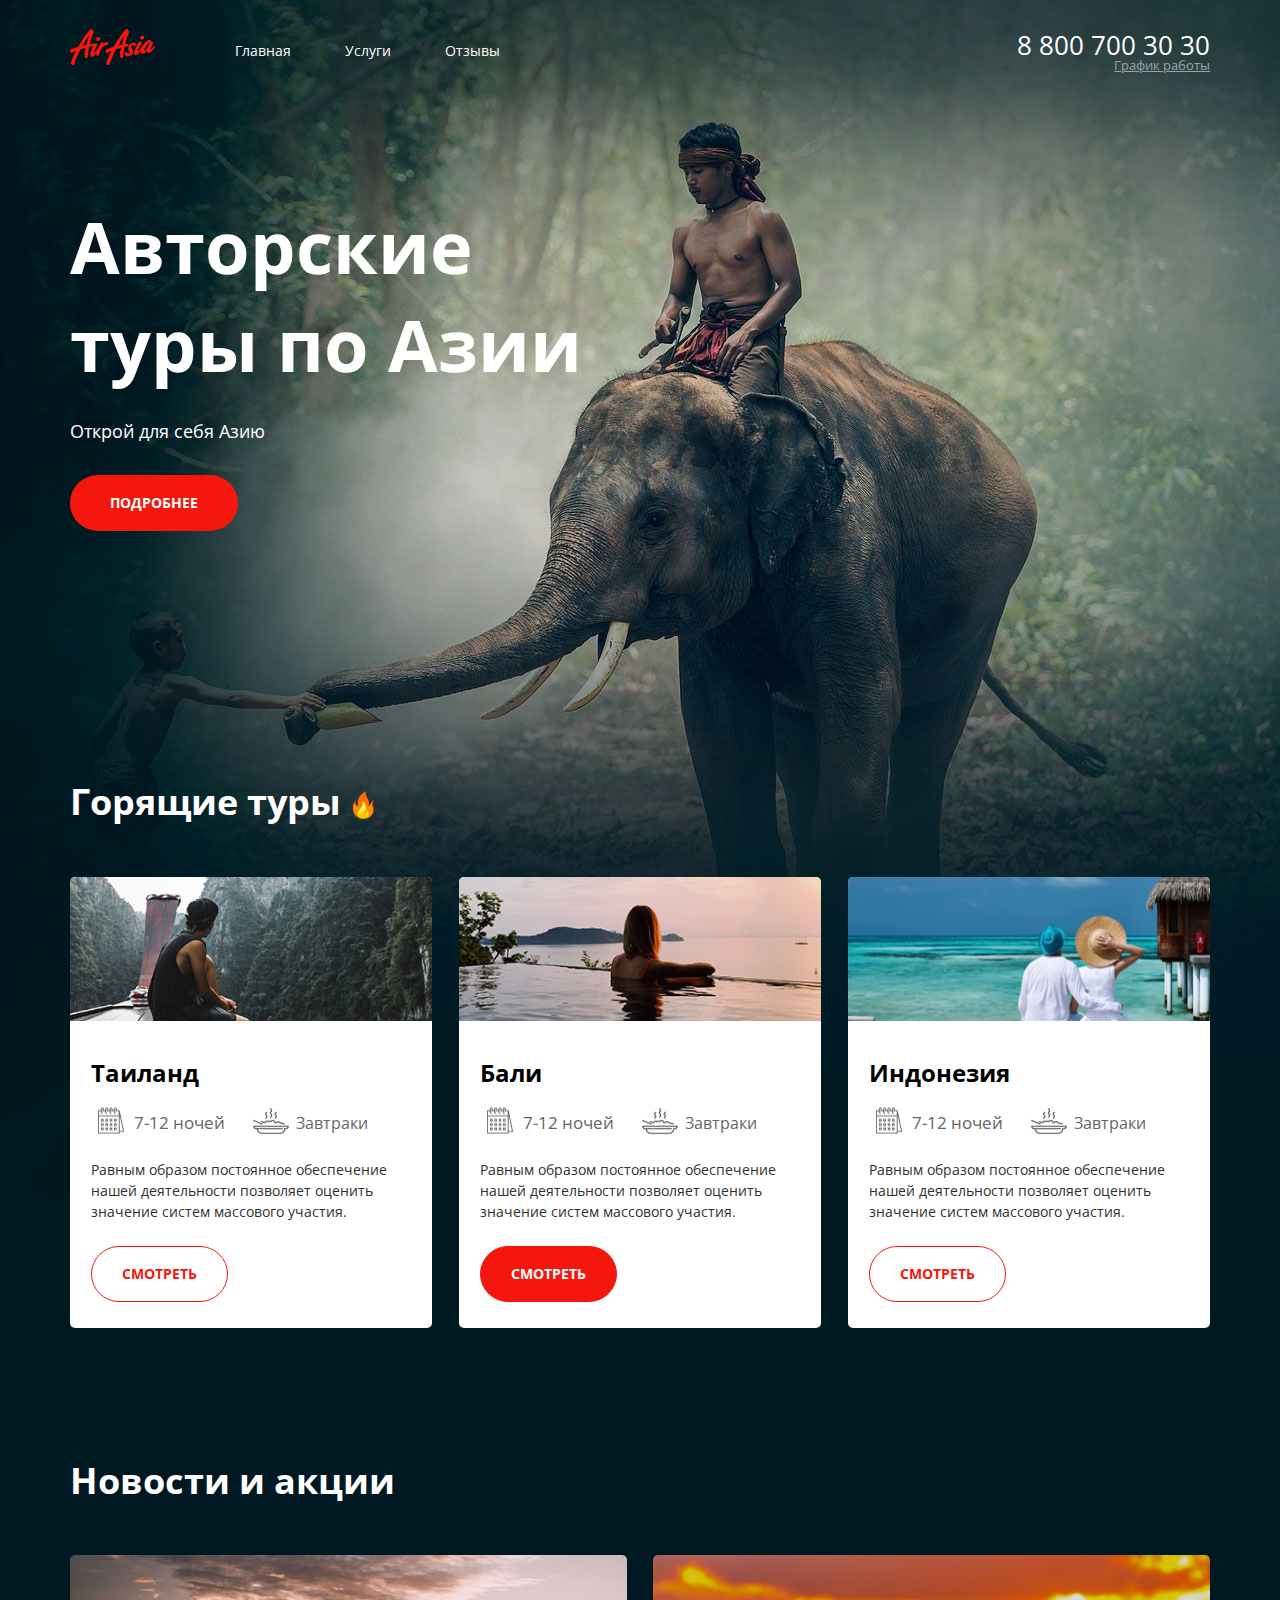
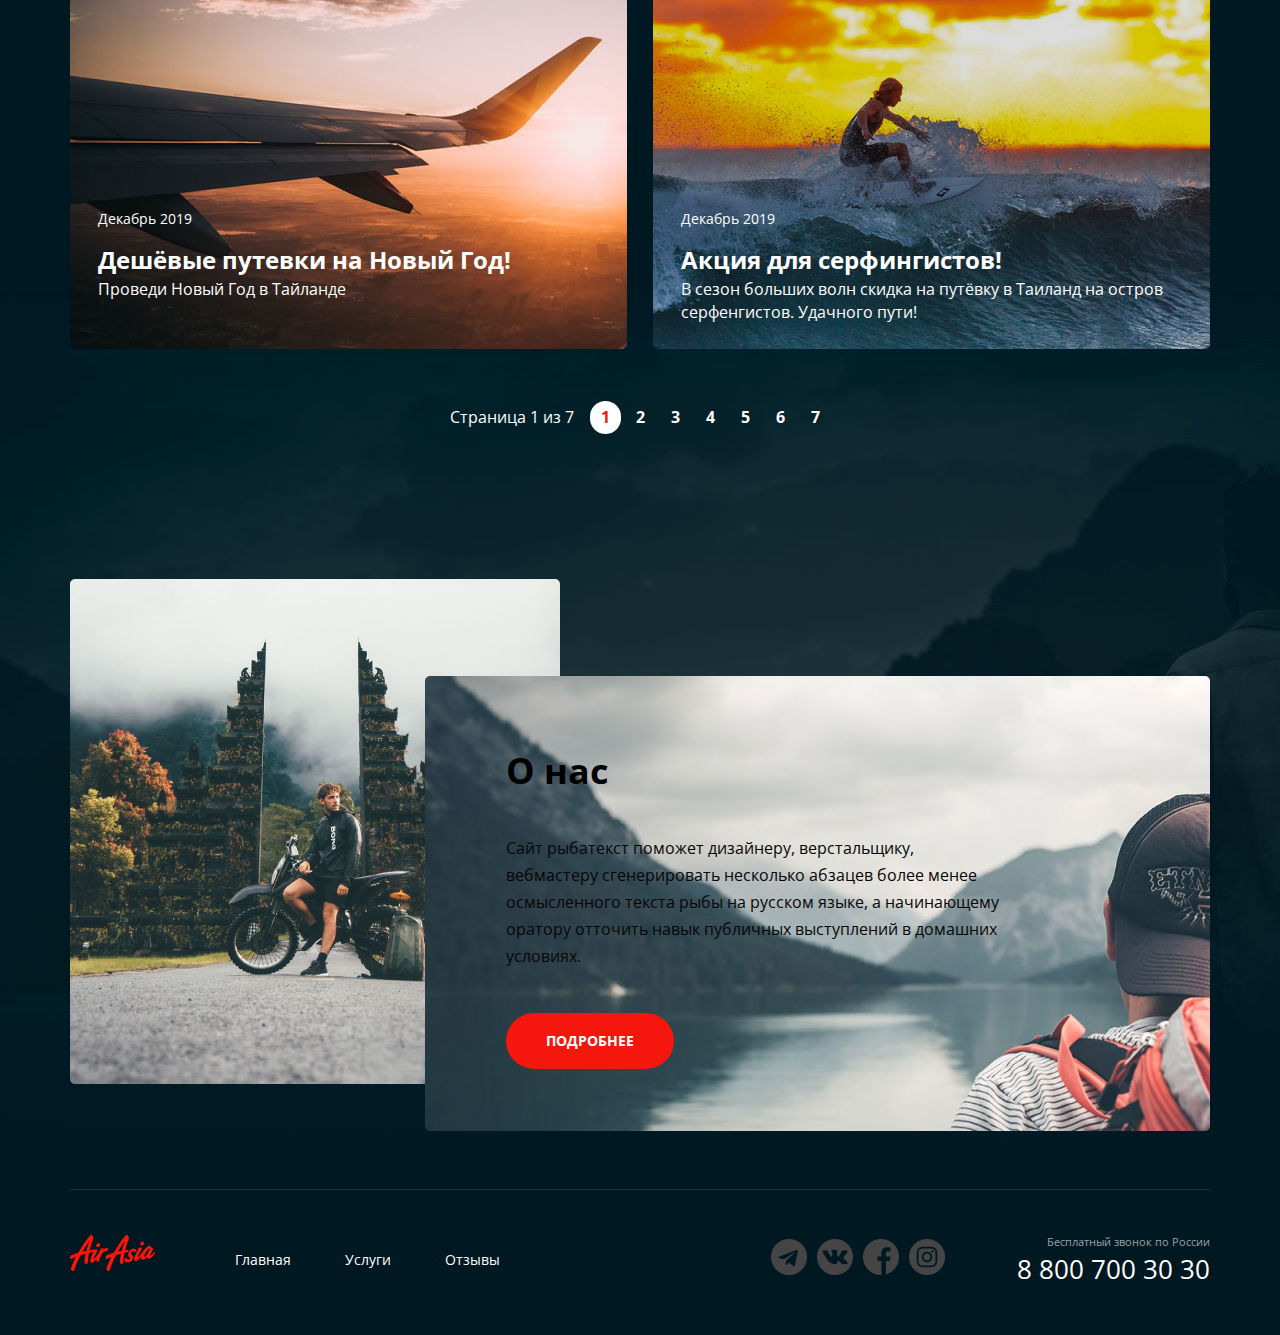
==== index.html @ f7b0d5a2 "Add files via upload" ====
<!DOCTYPE html>
<html lang="ru">

<head>
  <meta charset="UTF-8">
  <meta name="viewport" content="width=device-width, initial-scale=1.0">
  <link href="https://fonts.googleapis.com/css2?family=Open+Sans:wght@400;700&display=swap" rel="stylesheet">
  <link rel="stylesheet" href="main.css">
  <title>AirAsia</title>
</head>

<body>
  <div class="wrapper main-page-wrapper">
    <header class="header">
      <div class="container">
        <a href="#" class="header__icon"><img src="img/logo.png" alt="logo icon AirAsia" class="logo"></a>
        <nav class="menu">
          <ul class="menu__list">
            <li class="menu__item"><a href="#" class="menu__link">Главная</a></li>
            <li class="menu__item"><a href="#" class="menu__link">Услуги</a></li>
            <li class="menu__item"><a href="#" class="menu__link">Отзывы</a></li>
          </ul>
        </nav>
        <address class="contacts">
          <a href="tel:+78000039210" class="contacts__phone">8 800 700 30 30</a>
          <div class="contacts__dropdown-title">График работы</div>
        </address>
      </div class="container">
    </header>
    <section class="hero">
      <div class="container">
        <div class="hero__content">
          <div class="hero__text-section">
            <h1 class="hero__title">
              Авторские туры по Азии
            </h1>
            <h4 class="hero__subtitle">
              Открой для себя Азию
            </h4>
            <a href="#" class="btn">Подробнее</a>
          </div>
        </div>
    </section>
    <section class="page-content">
      <div class="container">
        <h2 class="page__content-title">Горящие туры</h2><img src="" alt="">
        <div class="last-tours">
          <div class="last__tours-item">
            <img src="img/river.png" class="last__tours-logo" alt="Tour river">
            <div class="last__tours-content">
              <h2 class="last__tours-item_title">Таиланд</h2>
              <div class="last__tours-info_about">
                <div class="last__tours-date">7-12 ночей</div>
                <div class="last__tours-food">Завтраки</div>
              </div>
              <p class="last__tours-about">Равным образом постоянное обеспечение нашей деятельности позволяет оценить
                значение систем массового участия. </p>
              <a href="#" class="btn__view active">Смотреть</a>
            </div>
          </div>
          <div class="last__tours-item">
            <img src="img/pool.png" class="last__tours-logo" alt="Tour pool">
            <div class="last__tours-content">
              <h2 class="last__tours-item_title">Бали</h2>
              <div class="last__tours-info_about">
                <div class="last__tours-date">7-12 ночей</div>
                <div class="last__tours-food">Завтраки</div>
              </div>
              <p class="last__tours-about">Равным образом постоянное обеспечение нашей деятельности позволяет оценить
                значение систем массового участия.</p>
              <a href="#" class="btn__view">Смотреть</a>
            </div>
          </div>
          <div class="last__tours-item">
            <img src="img/ocean.png" class="last__tours-logo" alt="Tour ocean">
            <div class="last__tours-content">
              <h2 class="last__tours-item_title">Индонезия</h2>
              <div class="last__tours-info_about">
                <div class="last__tours-date">7-12 ночей</div>
                <div class="last__tours-food">Завтраки</div>
              </div>
              <p class="last__tours-about">Равным образом постоянное обеспечение нашей деятельности позволяет оценить
                значение систем массового участия.</p>
              <a href="#" class="btn__view active">Смотреть</a>
            </div class="last__tours-content">
          </div>
        </div>
      </div>
    </section>
    <section class="news">
      <div class="container">
        <h2 class="news__title">Новости и акции</h2>
        <ul class="news__offer">
          <li class="news__offer-child">
            <a href="#" class="news__logo">
              <img src="img/plain.png" alt="Plain" class="news__logo">
              <div class="news__offer-text">
                <div class="news__date">Декабрь 2019</div>
                <h3 class="news__slogan">Дешёвые путевки на Новый Год!</h3>
                <div class="news__text">Проведи Новый Год в Тайланде</div>
              </div class="news__offer-text">
            </a>
          </li>
          <li class="news__offer-child">
            <a href="#" class="news__logo">
              <img src="img/Surfer.png" alt="Surfer" class="news__logo">
              <div class="news__offer-text">
                <div class="news__date">Декабрь 2019</div>
                <h3 class="news__slogan">Акция для серфингистов!</h3>
                <div class="news__text">В сезон больших волн скидка на путёвку в Таиланд на остров серфенгистов.
                  Удачного
                  пути! </div>
              </div class="news__offer-text">
            </a>
          </li>
        </ul>
        <div class="news__list">
          <div class="page-number">Страница 1 из 7</div>
          <ul class="news__list-number">
            <li class="news__list-items"><a href="#" class="news__list-items__link active">1</a></li>
            <li class="news__list-items"><a href="#" class="news__list-items__link">2</a></li>
            <li class="news__list-items"><a href="#" class="news__list-items__link">3</a></li>
            <li class="news__list-items"><a href="#" class="news__list-items__link">4</a></li>
            <li class="news__list-items"><a href="#" class="news__list-items__link">5</a></li>
            <li class="news__list-items"><a href="#" class="news__list-items__link">6</a></li>
            <li class="news__list-items"><a href="#" class="news__list-items__link">7</a></li>
          </ul>
        </div class="news__list">
      </div>
    </section>
    <section class="about-us">
      <div class="container">
        <div class="about__content">
          <div class="about__gates">
            <img src="img/gates.png" alt="Gates" class="about__gates-img">
          </div class="about__gates">
          <div class="about__info">
            <div class="about__info-content">
              <img src="img/mountains.png" alt="Mountains" class="about__info-mountains">
              <div class="about__mountains-content">
                <div class="about__content-title">О нас</div>
                <p class="about__content-text">Сайт рыбатекст поможет дизайнеру, верстальщику, вебмастеру сгенерировать
                  несколько абзацев более менее осмысленного текста рыбы на русском языке, а начинающему оратору
                  отточить навык публичных выступлений в домашних условиях. </p>
                <a href="#" class="btn">Подробнее</a>
              </div class="about__mountains-content">
            </div class="about__info">
          </div class="about__info">
        </div class="about__content">
      </div class="container">
    </section>
    <section class="footer-content">
      <footer class="footer-block">
        <div class="container">
          <a href="#" class="footer__icon">
            <img src="img/logo.png" alt="logo icon AirAsia" class="footer__logo">
          </a>
          <nav class="footer__menu">
            <ul class="footer__menu-list">
              <li class="footer__menu-item"><a href="#" class="footer__menu-link">Главная</a></li>
              <li class="footer__menu-item"><a href="#" class="footer__menu-link">Услуги</a></li>
              <li class="footer__menu-item"><a href="#" class="footer__menu-link">Отзывы</a></li>
            </ul>
          </nav>
          <nav class="footer__socials">
            <li class="footer__socials-list"><a href="#" class="footer__socials-list__item"><img src="img/telegram.png"
                  alt="" class="footer__socials-icon"></a></li>
            <li class="footer__socials-list"><a href="#" class="footer__socials-list__item"><img src="img/vk.png" alt=""
                  class="footer__socials-icon"></a></li>
            <li class="footer__socials-list"><a href="#" class="footer__socials-list__item"><img src="img/f.png" alt=""
                  class="footer__socials-icon"></a></li>
            <li class="footer__socials-list"><a href="#" class="footer__socials-list__item"><img src="img/in.png" alt=""
                  class="footer__socials-icon"></a></li>
          </nav>
          <address class="footer__contacts">
            <div class="footer__contacts-dropdown__title">Бесплатный звонок по России</div>
            <a href="tel:+78000039210" class="footer__contacts-phone">8 800 700 30 30</a>
          </address>
        </div>
      </footer>
    </section>
  </div>
</body>

</html>
---- main.css ----
body {
  font-family: "Open Sans", Helvetica, sans-serif;
  background: #001821;
  color: #fff;
  line-height: 1.42;
  font-size: 14px;
  -webkit-font-smoothing: antialiased;
  -moz-osx-font-smoothing: grayscale;
  margin: 0;
}

a {
  color: inherit;
}

ul {
  padding: 0;
  margin: 0;
}

ul li {
  list-style: none;
}

h1,
h2,
h3,
h4,
h5,
h6 {
  margin: 0;
  font-weight: normal;
}

.container {
  margin: 0 auto;
  width: 1140px;
}

.main-page-wrapper {
  background: url(img/1.png) center top no-repeat,
    url(img/2.png) center bottom 165px no-repeat;
}

.hero {
  margin-bottom: 246px;
}

.header {
  height: 128px;
  margin-bottom: 69px;
}

.header .container {
  position: relative;
}

.logo {
  display: block;
  position: absolute;
  top: 29px;
  left: 0;
}

.menu {
  position: absolute;
  top: 40px;
  left: 165px;
}

.contacts {
  position: absolute;
  top: 28px;
  right: 0px;
  font-style: normal;
  text-align: right;
}

.menu__item {
  display: inline-block;
  vertical-align: middle;
  margin-right: 50px;
}

.menu__item:last-child {
  margin-right: 0;
}

.menu__link {
  font-size: 14px;
  font-weight: 400;
  line-height: 19.07px;
  text-decoration: none;
}

.menu__link:hover {
  color: #da0100;
}

.contacts__phone {
  text-decoration: none;
  font-size: 26px;
  line-height: 35px;
}

.contacts__dropdown-title {
  line-height: 4px;
  font-size: 13px;
  color: #98a4a8;
  text-decoration: underline;
}

.contacts__dropdown-title:hover {
  color: #fff;
}

.hero__text-section {
  width: 520px;
}

.hero__title {
  font-weight: bold;
  font-size: 72px;
  line-height: 98px;
  margin-bottom: 28px;
}

.hero__subtitle {
  font-size: 18px;
  line-height: 20px;
  font-weight: normal;
  margin-bottom: 34px;
}

.btn {
  background: #f5170e;
  border-radius: 35px;
  text-transform: uppercase;
  text-decoration: none;
  font-weight: bold;
  padding: 18px 40px;
  font-size: 14px;
  display: inline-block;
}

.btn:hover {
  background: #da0100;
}

.page__content-title {
  font-weight: bold;
  line-height: 49px;
  font-size: 36px;
  position: relative;
  margin-bottom: 31px;
}

.page__content-title::after {
  content: url(img/flame.png);
  position: absolute;
  margin-left: 12px;
  margin-top: 4px;
}

.last__tours-item {
  display: inline-block;
  width: 362px;
  background-color: #fff;
  margin-right: 23px;
  border-radius: 5px;
  margin-bottom: 127px;
}

.last__tours-item:last-child {
  margin-right: 0;
}

.last__tours-content {
  width: 320px;
  margin: 0 auto;
}

.last__tours-logo {
  margin-bottom: 33px;
}

.last__tours-item_title {
  color: #000;
  font-weight: bold;
  line-height: 27px;
  font-size: 24px;
  margin-bottom: 26px;
}

.last__tours-info_about {
  margin-bottom: 25px;
}

.last__tours-date {
  display: inline-block;
  color: #666666;
  font-size: 17px;
  line-height: 21.79px;
  position: relative;
  padding-left: 43px;
}

.last__tours-date::before {
  content: url(img/calendar.png);
  margin: 0 7px;
  display: inline-block;
  top: 50%;
  position: absolute;
  left: 0;
  transform: translateY(-50%);
}

.last__tours-food {
  display: inline-block;
  color: #666666;
  font-size: 16px;
  line-height: 21.79px;
  position: relative;
  padding-left: 67px;
}

.last__tours-food::before {
  content: url(img/meal.png);
  margin: 0 9px;
  display: inline-block;
  top: 50%;
  position: absolute;
  left: 0;
  transform: translateY(-50%);
  margin-left: 24px;
}

.last__tours-about {
  color: #303030;
  font-size: 14px;
  line-height: 21px;
  margin-bottom: 24px;
}

.btn__view {
  background: #f5170e;
  border-radius: 30px;
  text-transform: uppercase;
  text-decoration: none;
  font-weight: bold;
  padding: 17px 30px;
  font-size: 14px;
  display: inline-block;
  margin-bottom: 26px;
  border: 1px solid #f5170e;
  box-sizing: border-box;
}

.btn__view:hover {
  background: #fff;
  color: #f5170e;
}

.active,
.btn__view:hover {
  background: #fff;
  color: #f5170e;
}

.news {
  margin-bottom: 145px;
}

.news__offer {
  margin-bottom: 47px;
}

.news__title {
  font-weight: bold;
  font-size: 36px;
  margin-bottom: 49px;
}

.news__offer-child {
  display: inline-block;
}

.news__offer-child:first-child {
  margin-right: 22px;
}

.news__logo {
  position: relative;
}

.news__offer-text {
  position: absolute;
  top: -126px;
  left: 28px;
}

.news__date {
  font-size: 14px;
  line-height: 21px;
  margin-bottom: 12px;
}

.news__slogan {
  font-weight: bold;
  font-size: 24px;
  line-height: 37px;
}

.news__text {
  font-size: 16px;
}

.news__list {
  text-align: center;
}

.page-number {
  display: inline-block;
  font-size: 16px;
  line-height: 20px;
  margin-right: 12px;
}

.news__list-number {
  display: inline-block;
}

.news__list-items {
  display: inline-block;
  border-radius: 30px;
}

.news__list-items__link {
  display: inline-block;
  padding: 5px 11px;
  border-radius: 20px;
  font-size: 16px;
  font-weight: bold;
  text-decoration: none;
}

.news__list-items:hover {
  background: #fff;
  color: #f5170e;
}

.active,
.news__list-items:hover {
  background: #fff;
  color: #f5170e;
}

.about-us {
  margin-bottom: 100px;
}

.about__content {
  width: 1140px;
  position: relative;
}

.about__gates {
  position: relative;
  display: inline-block;
  z-index: 5;
}

.about__info {
  position: absolute;
  display: inline-block;
  z-index: 30;
  right: 0;
  top: 97px;
}

.about__info-content {
  position: relative;
  z-index: 10;
  display: inline-block;
  right: 0;
  top: 97x;
}

.about__mountains-content {
  position: absolute;
  width: 202px;
  top: 70px;
  left: 81px;
  z-index: 50;
}

.about__content-title {
  font-weight: bold;
  color: #000;
  font-size: 36px;
  line-height: 49px;
  margin-bottom: 40px;
}

.about__content-text {
  margin: 0;
  width: 500px;
  height: 135px;
  line-height: 27px;
  font-size: 16px;
  color: #060606;
  margin-bottom: 43px;
}

.footer-block {
  height: 146px;
}

.footer-block .container {
  position: relative;
  border-top: 1px solid rgba(255, 255, 255, 0.1);
}

.footer__logo {
  display: block;
  position: absolute;
  top: 45px;
  left: 0;
}

.footer__menu {
  position: absolute;
  top: 59px;
  left: 165px;
}

.footer__contacts {
  position: absolute;
  top: 42px;
  right: 0px;
  font-style: normal;
  text-align: right;
}

.footer__menu-item {
  display: inline-block;
  vertical-align: middle;
  margin-right: 50px;
}

.footer__menu-item:last-child {
  margin-right: 0;
}

.footer__menu-link {
  font-size: 14px;
  font-weight: 400;
  line-height: 19.07px;
  text-decoration: none;
}

.footer__menu-link:hover {
  color: #da0100;
}

.footer__socials {
  top: 49px;
  right: 265px;
  display: inline-block;
  position: absolute;
}

.footer__socials-list {
  display: inline-block;
  vertical-align: middle;
  margin-right: 6px;
}

.footer__socials-list:last-child {
  margin-right: 0;
}

.footer__contacts-dropdown__title {
  line-height: 20px;
  font-size: 11px;
  color: #98a4a8;
}

.footer__contacts-dropdown__title:hover {
  color: #fff;
}

.footer__contacts-phone {
  text-decoration: none;
  font-size: 26px;
  line-height: 35px;
}
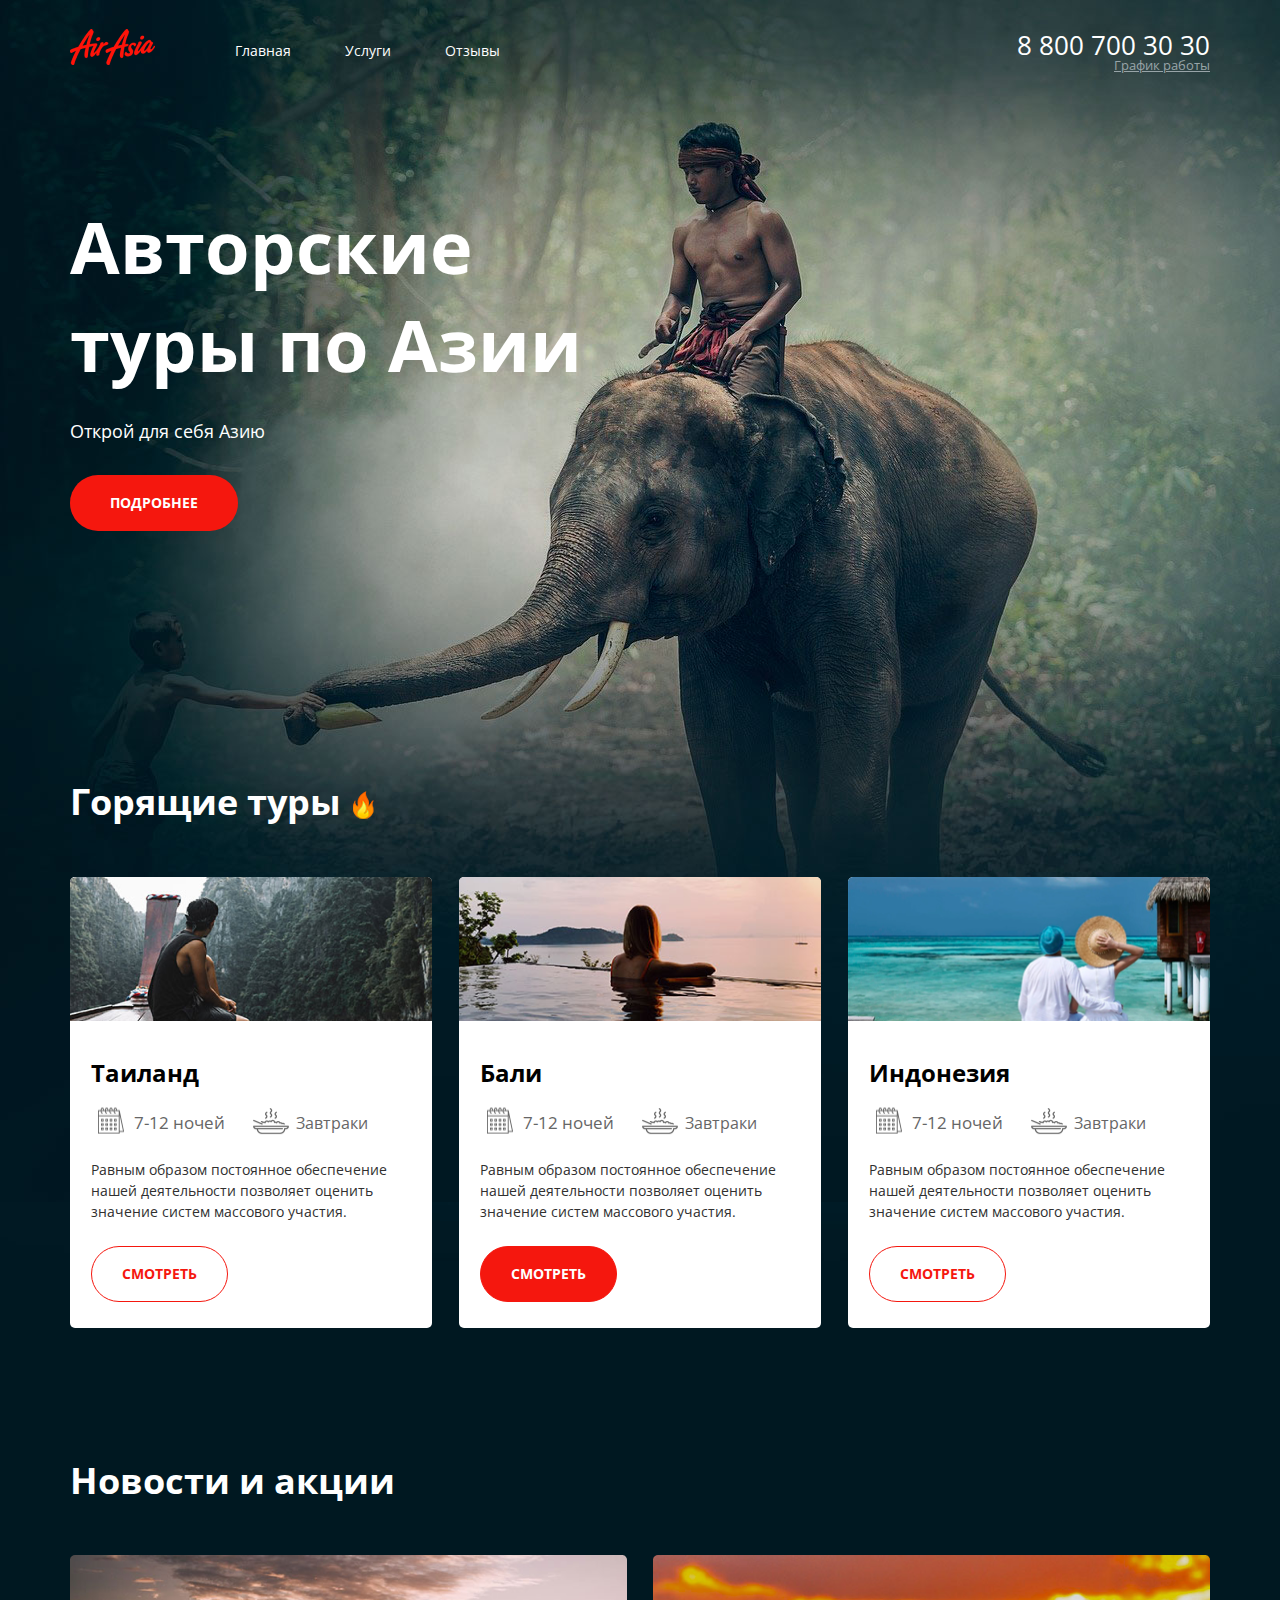
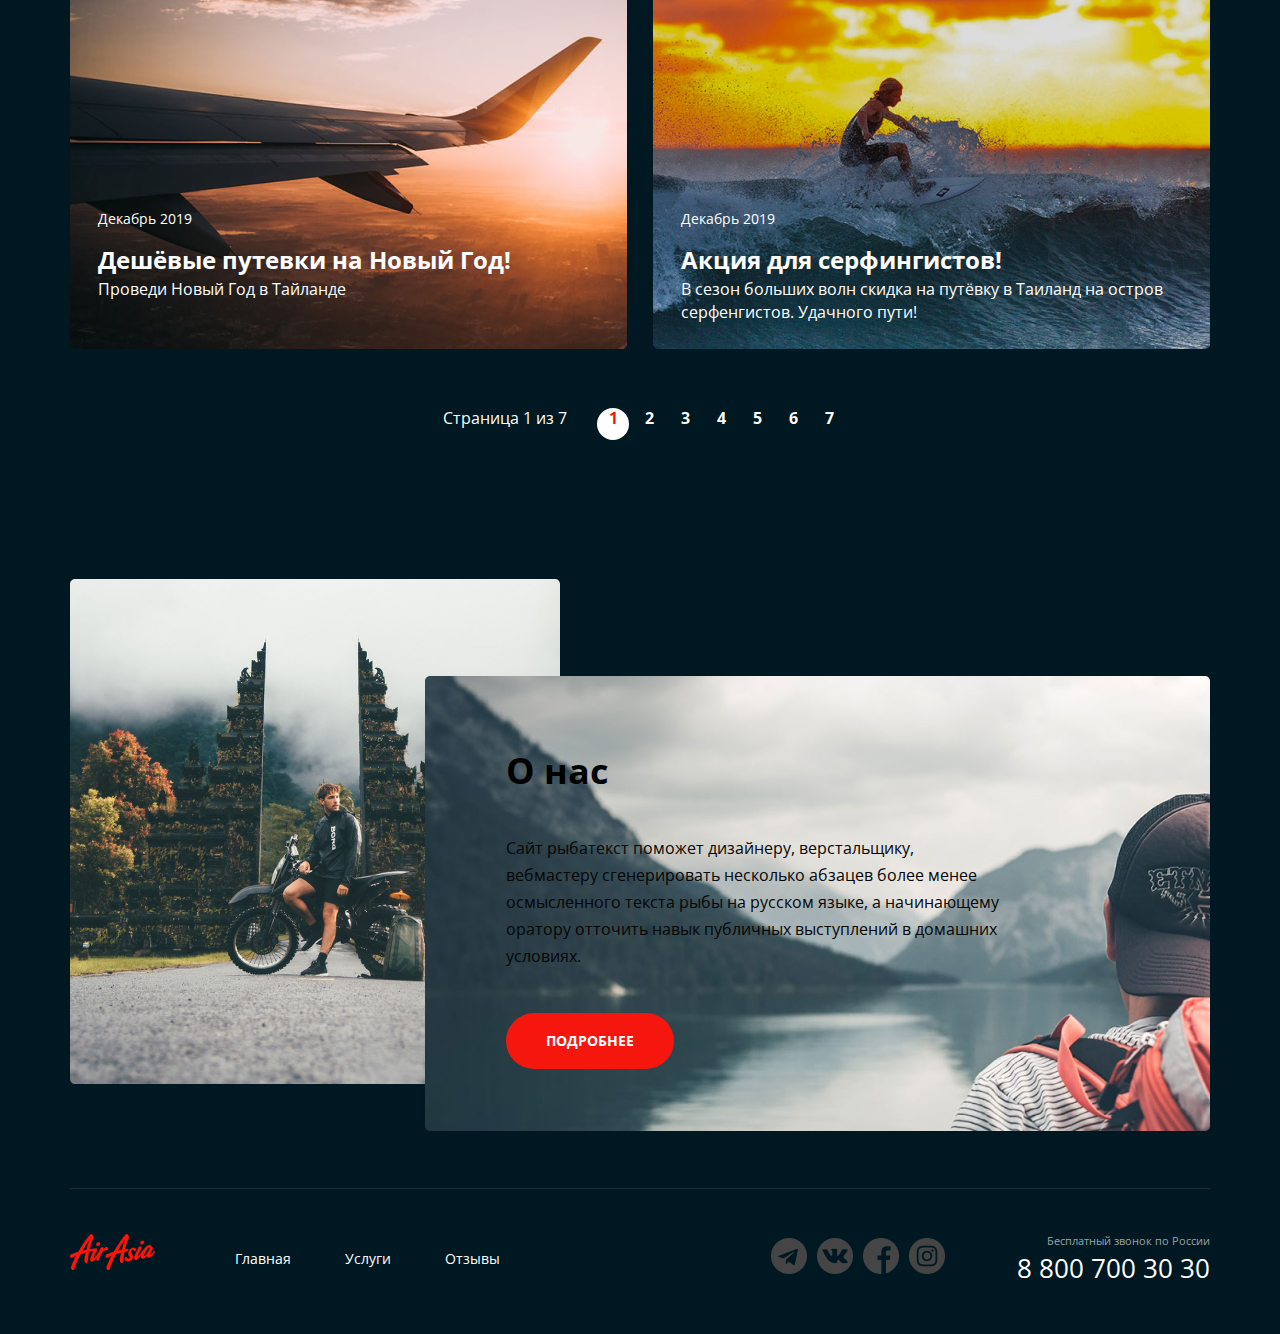
==== commit 1e177887: "Add files via upload" ====
--- a/index.html
+++ b/index.html
@@ -44,8 +44,8 @@
     <section class="page-content">
       <div class="container">
         <h2 class="page__content-title">Горящие туры</h2><img src="" alt="">
-        <div class="last-tours">
-          <div class="last__tours-item">
+        <ul class="last-tours">
+          <li class="last__tours-item">
             <img src="img/river.png" class="last__tours-logo" alt="Tour river">
             <div class="last__tours-content">
               <h2 class="last__tours-item_title">Таиланд</h2>
@@ -57,8 +57,8 @@
                 значение систем массового участия. </p>
               <a href="#" class="btn__view active">Смотреть</a>
             </div>
-          </div>
-          <div class="last__tours-item">
+          </li>
+          <li class="last__tours-item">
             <img src="img/pool.png" class="last__tours-logo" alt="Tour pool">
             <div class="last__tours-content">
               <h2 class="last__tours-item_title">Бали</h2>
@@ -70,8 +70,8 @@
                 значение систем массового участия.</p>
               <a href="#" class="btn__view">Смотреть</a>
             </div>
-          </div>
-          <div class="last__tours-item">
+          </li>
+          <li class="last__tours-item">
             <img src="img/ocean.png" class="last__tours-logo" alt="Tour ocean">
             <div class="last__tours-content">
               <h2 class="last__tours-item_title">Индонезия</h2>
@@ -83,102 +83,103 @@
                 значение систем массового участия.</p>
               <a href="#" class="btn__view active">Смотреть</a>
             </div class="last__tours-content">
-          </div>
-        </div>
       </div>
-    </section>
-    <section class="news">
+      </li>
+      </ul>
+  </div>
+  </section>
+  <section class="news">
+    <div class="container">
+      <h2 class="news__title">Новости и акции</h2>
+      <ul class="news__offer">
+        <li class="news__offer-child">
+          <a href="#" class="news__logo">
+            <img src="img/plain.png" alt="Plain" class="news__logo">
+            <div class="news__offer-text">
+              <div class="news__date">Декабрь 2019</div>
+              <h3 class="news__slogan">Дешёвые путевки на Новый Год!</h3>
+              <div class="news__text">Проведи Новый Год в Тайланде</div>
+            </div class="news__offer-text">
+          </a>
+        </li>
+        <li class="news__offer-child">
+          <a href="#" class="news__logo">
+            <img src="img/Surfer.png" alt="Surfer" class="news__logo">
+            <div class="news__offer-text">
+              <div class="news__date">Декабрь 2019</div>
+              <h3 class="news__slogan">Акция для серфингистов!</h3>
+              <div class="news__text">В сезон больших волн скидка на путёвку в Таиланд на остров серфенгистов.
+                Удачного
+                пути! </div>
+            </div class="news__offer-text">
+          </a>
+        </li>
+      </ul>
+      <div class="news__list">
+        <div class="page-number">Страница 1 из 7</div>
+        <ul class="news__list-number">
+          <li class="news__list-items"><a href="#" class="news__list-items__link active">1</a></li>
+          <li class="news__list-items"><a href="#" class="news__list-items__link">2</a></li>
+          <li class="news__list-items"><a href="#" class="news__list-items__link">3</a></li>
+          <li class="news__list-items"><a href="#" class="news__list-items__link">4</a></li>
+          <li class="news__list-items"><a href="#" class="news__list-items__link">5</a></li>
+          <li class="news__list-items"><a href="#" class="news__list-items__link">6</a></li>
+          <li class="news__list-items"><a href="#" class="news__list-items__link">7</a></li>
+        </ul>
+      </div class="news__list">
+    </div>
+  </section>
+  <section class="about-us">
+    <div class="container">
+      <div class="about__content">
+        <div class="about__gates">
+          <img src="img/gates.png" alt="Gates" class="about__gates-img">
+        </div class="about__gates">
+        <div class="about__info">
+          <div class="about__info-content">
+            <img src="img/mountains.png" alt="Mountains" class="about__info-mountains">
+            <div class="about__mountains-content">
+              <div class="about__content-title">О нас</div>
+              <p class="about__content-text">Сайт рыбатекст поможет дизайнеру, верстальщику, вебмастеру сгенерировать
+                несколько абзацев более менее осмысленного текста рыбы на русском языке, а начинающему оратору
+                отточить навык публичных выступлений в домашних условиях. </p>
+              <a href="#" class="btn">Подробнее</a>
+            </div class="about__mountains-content">
+          </div class="about__info">
+        </div class="about__info">
+      </div class="about__content">
+    </div class="container">
+  </section>
+  <section class="footer-content">
+    <footer class="footer-block">
       <div class="container">
-        <h2 class="news__title">Новости и акции</h2>
-        <ul class="news__offer">
-          <li class="news__offer-child">
-            <a href="#" class="news__logo">
-              <img src="img/plain.png" alt="Plain" class="news__logo">
-              <div class="news__offer-text">
-                <div class="news__date">Декабрь 2019</div>
-                <h3 class="news__slogan">Дешёвые путевки на Новый Год!</h3>
-                <div class="news__text">Проведи Новый Год в Тайланде</div>
-              </div class="news__offer-text">
-            </a>
-          </li>
-          <li class="news__offer-child">
-            <a href="#" class="news__logo">
-              <img src="img/Surfer.png" alt="Surfer" class="news__logo">
-              <div class="news__offer-text">
-                <div class="news__date">Декабрь 2019</div>
-                <h3 class="news__slogan">Акция для серфингистов!</h3>
-                <div class="news__text">В сезон больших волн скидка на путёвку в Таиланд на остров серфенгистов.
-                  Удачного
-                  пути! </div>
-              </div class="news__offer-text">
-            </a>
-          </li>
-        </ul>
-        <div class="news__list">
-          <div class="page-number">Страница 1 из 7</div>
-          <ul class="news__list-number">
-            <li class="news__list-items"><a href="#" class="news__list-items__link active">1</a></li>
-            <li class="news__list-items"><a href="#" class="news__list-items__link">2</a></li>
-            <li class="news__list-items"><a href="#" class="news__list-items__link">3</a></li>
-            <li class="news__list-items"><a href="#" class="news__list-items__link">4</a></li>
-            <li class="news__list-items"><a href="#" class="news__list-items__link">5</a></li>
-            <li class="news__list-items"><a href="#" class="news__list-items__link">6</a></li>
-            <li class="news__list-items"><a href="#" class="news__list-items__link">7</a></li>
+        <a href="#" class="footer__icon">
+          <img src="img/logo.png" alt="logo icon AirAsia" class="footer__logo">
+        </a>
+        <nav class="footer__menu">
+          <ul class="footer__menu-list">
+            <li class="footer__menu-item"><a href="#" class="footer__menu-link">Главная</a></li>
+            <li class="footer__menu-item"><a href="#" class="footer__menu-link">Услуги</a></li>
+            <li class="footer__menu-item"><a href="#" class="footer__menu-link">Отзывы</a></li>
           </ul>
-        </div class="news__list">
+        </nav>
+        <nav class="footer__socials">
+          <li class="footer__socials-list"><a href="#" class="footer__socials-list__item"><img src="img/telegram.png"
+                alt="" class="footer__socials-icon"></a></li>
+          <li class="footer__socials-list"><a href="#" class="footer__socials-list__item"><img src="img/vk.png" alt=""
+                class="footer__socials-icon"></a></li>
+          <li class="footer__socials-list"><a href="#" class="footer__socials-list__item"><img src="img/f.png" alt=""
+                class="footer__socials-icon"></a></li>
+          <li class="footer__socials-list"><a href="#" class="footer__socials-list__item"><img src="img/in.png" alt=""
+                class="footer__socials-icon"></a></li>
+        </nav>
+        <address class="footer__contacts">
+          <div class="footer__contacts-dropdown__title">Бесплатный звонок по России</div>
+          <a href="tel:+78000039210" class="footer__contacts-phone">8 800 700 30 30</a>
+        </address>
       </div>
-    </section>
-    <section class="about-us">
-      <div class="container">
-        <div class="about__content">
-          <div class="about__gates">
-            <img src="img/gates.png" alt="Gates" class="about__gates-img">
-          </div class="about__gates">
-          <div class="about__info">
-            <div class="about__info-content">
-              <img src="img/mountains.png" alt="Mountains" class="about__info-mountains">
-              <div class="about__mountains-content">
-                <div class="about__content-title">О нас</div>
-                <p class="about__content-text">Сайт рыбатекст поможет дизайнеру, верстальщику, вебмастеру сгенерировать
-                  несколько абзацев более менее осмысленного текста рыбы на русском языке, а начинающему оратору
-                  отточить навык публичных выступлений в домашних условиях. </p>
-                <a href="#" class="btn">Подробнее</a>
-              </div class="about__mountains-content">
-            </div class="about__info">
-          </div class="about__info">
-        </div class="about__content">
-      </div class="container">
-    </section>
-    <section class="footer-content">
-      <footer class="footer-block">
-        <div class="container">
-          <a href="#" class="footer__icon">
-            <img src="img/logo.png" alt="logo icon AirAsia" class="footer__logo">
-          </a>
-          <nav class="footer__menu">
-            <ul class="footer__menu-list">
-              <li class="footer__menu-item"><a href="#" class="footer__menu-link">Главная</a></li>
-              <li class="footer__menu-item"><a href="#" class="footer__menu-link">Услуги</a></li>
-              <li class="footer__menu-item"><a href="#" class="footer__menu-link">Отзывы</a></li>
-            </ul>
-          </nav>
-          <nav class="footer__socials">
-            <li class="footer__socials-list"><a href="#" class="footer__socials-list__item"><img src="img/telegram.png"
-                  alt="" class="footer__socials-icon"></a></li>
-            <li class="footer__socials-list"><a href="#" class="footer__socials-list__item"><img src="img/vk.png" alt=""
-                  class="footer__socials-icon"></a></li>
-            <li class="footer__socials-list"><a href="#" class="footer__socials-list__item"><img src="img/f.png" alt=""
-                  class="footer__socials-icon"></a></li>
-            <li class="footer__socials-list"><a href="#" class="footer__socials-list__item"><img src="img/in.png" alt=""
-                  class="footer__socials-icon"></a></li>
-          </nav>
-          <address class="footer__contacts">
-            <div class="footer__contacts-dropdown__title">Бесплатный звонок по России</div>
-            <a href="tel:+78000039210" class="footer__contacts-phone">8 800 700 30 30</a>
-          </address>
-        </div>
-      </footer>
-    </section>
+    </footer>
+  </section>
   </div>
 </body>
 
--- a/main.css
+++ b/main.css
@@ -268,11 +268,11 @@
 }
 
 .news {
-  margin-bottom: 145px;
+  margin-bottom: 139px;
 }
 
 .news__offer {
-  margin-bottom: 47px;
+  margin-bottom: 54px;
 }
 
 .news__title {
@@ -317,13 +317,15 @@
 
 .news__list {
   text-align: center;
+  vertical-align: middle;
 }
 
 .page-number {
   display: inline-block;
   font-size: 16px;
   line-height: 20px;
-  margin-right: 12px;
+  margin-right: 26px;
+  margin-left: 8px;
 }
 
 .news__list-number {
@@ -336,8 +338,10 @@
 }
 
 .news__list-items__link {
-  display: inline-block;
-  padding: 5px 11px;
+  display: block;
+  width: 32px;
+  height: 32px;
+  line-height: 21px;
   border-radius: 20px;
   font-size: 16px;
   font-weight: bold;
@@ -356,7 +360,7 @@
 }
 
 .about-us {
-  margin-bottom: 100px;
+  margin-bottom: 99px;
 }
 
 .about__content {
@@ -494,4 +498,4 @@
   text-decoration: none;
   font-size: 26px;
   line-height: 35px;
-}
+}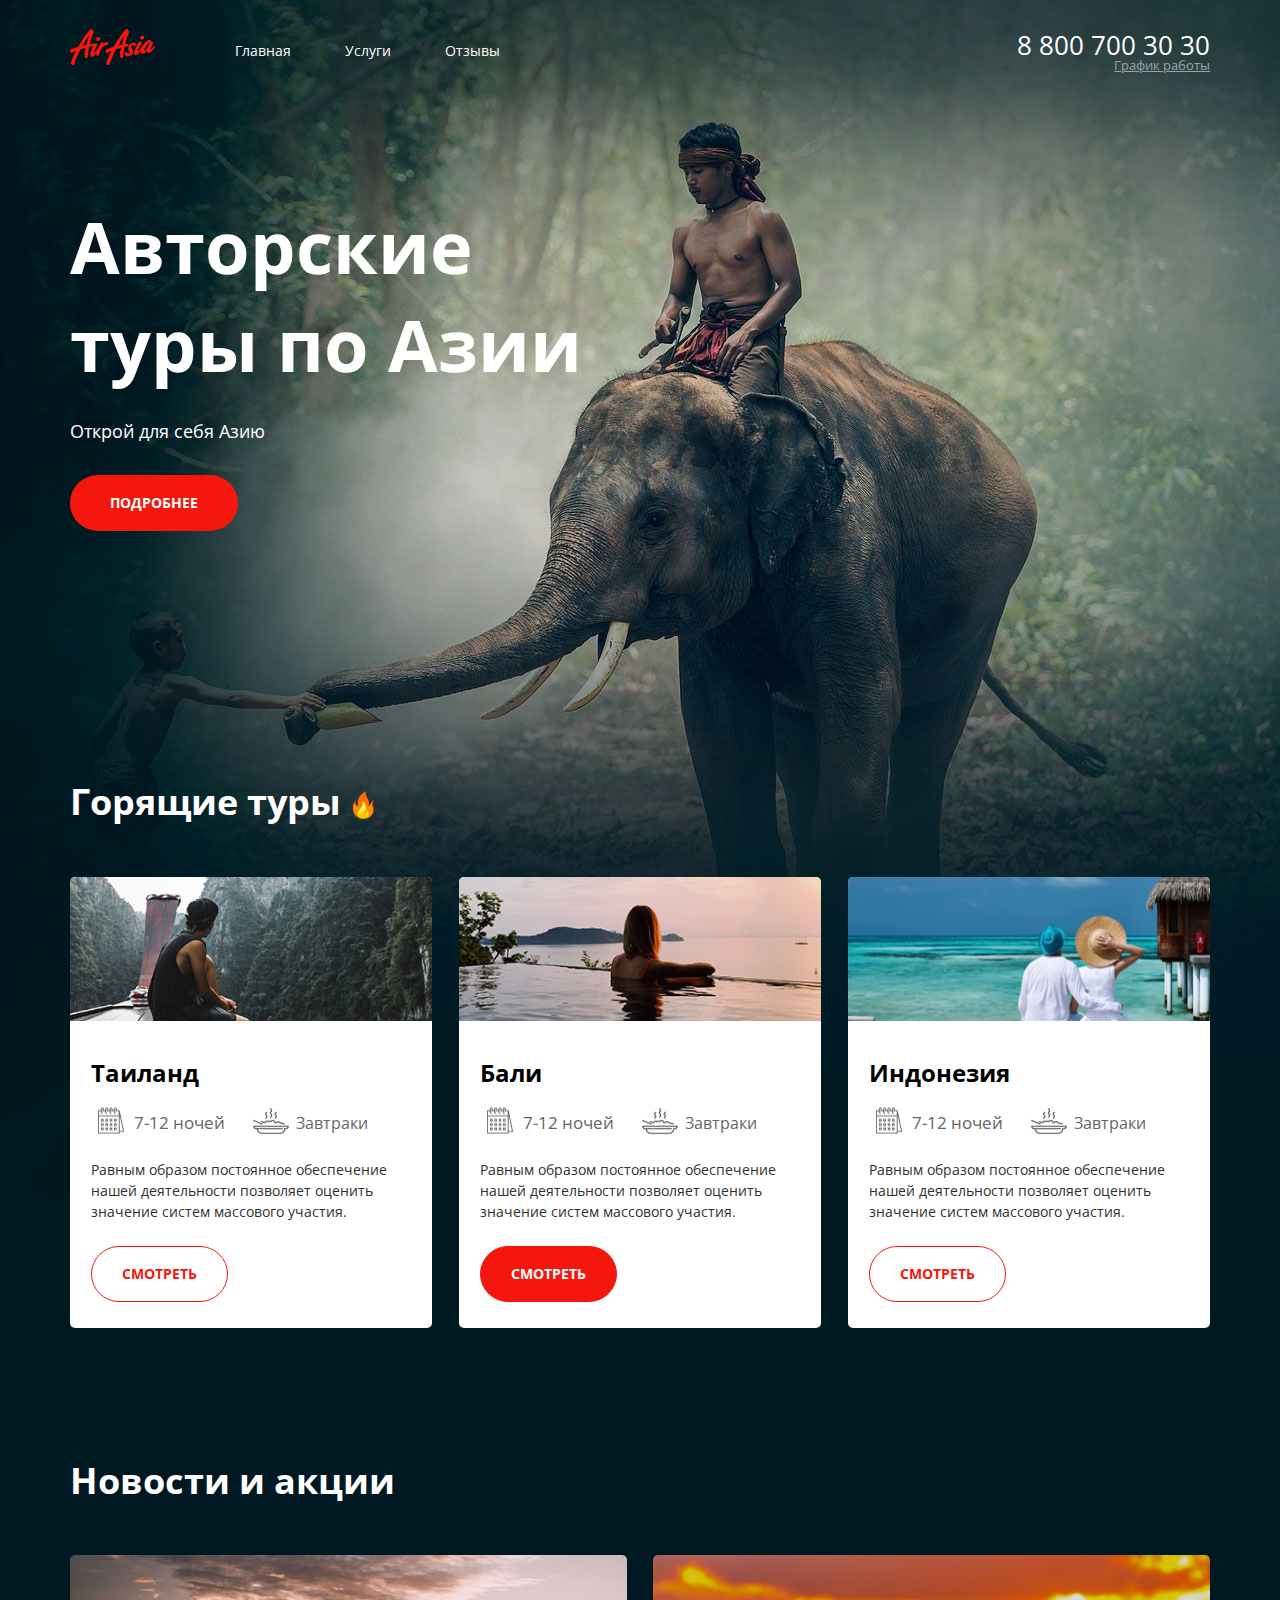
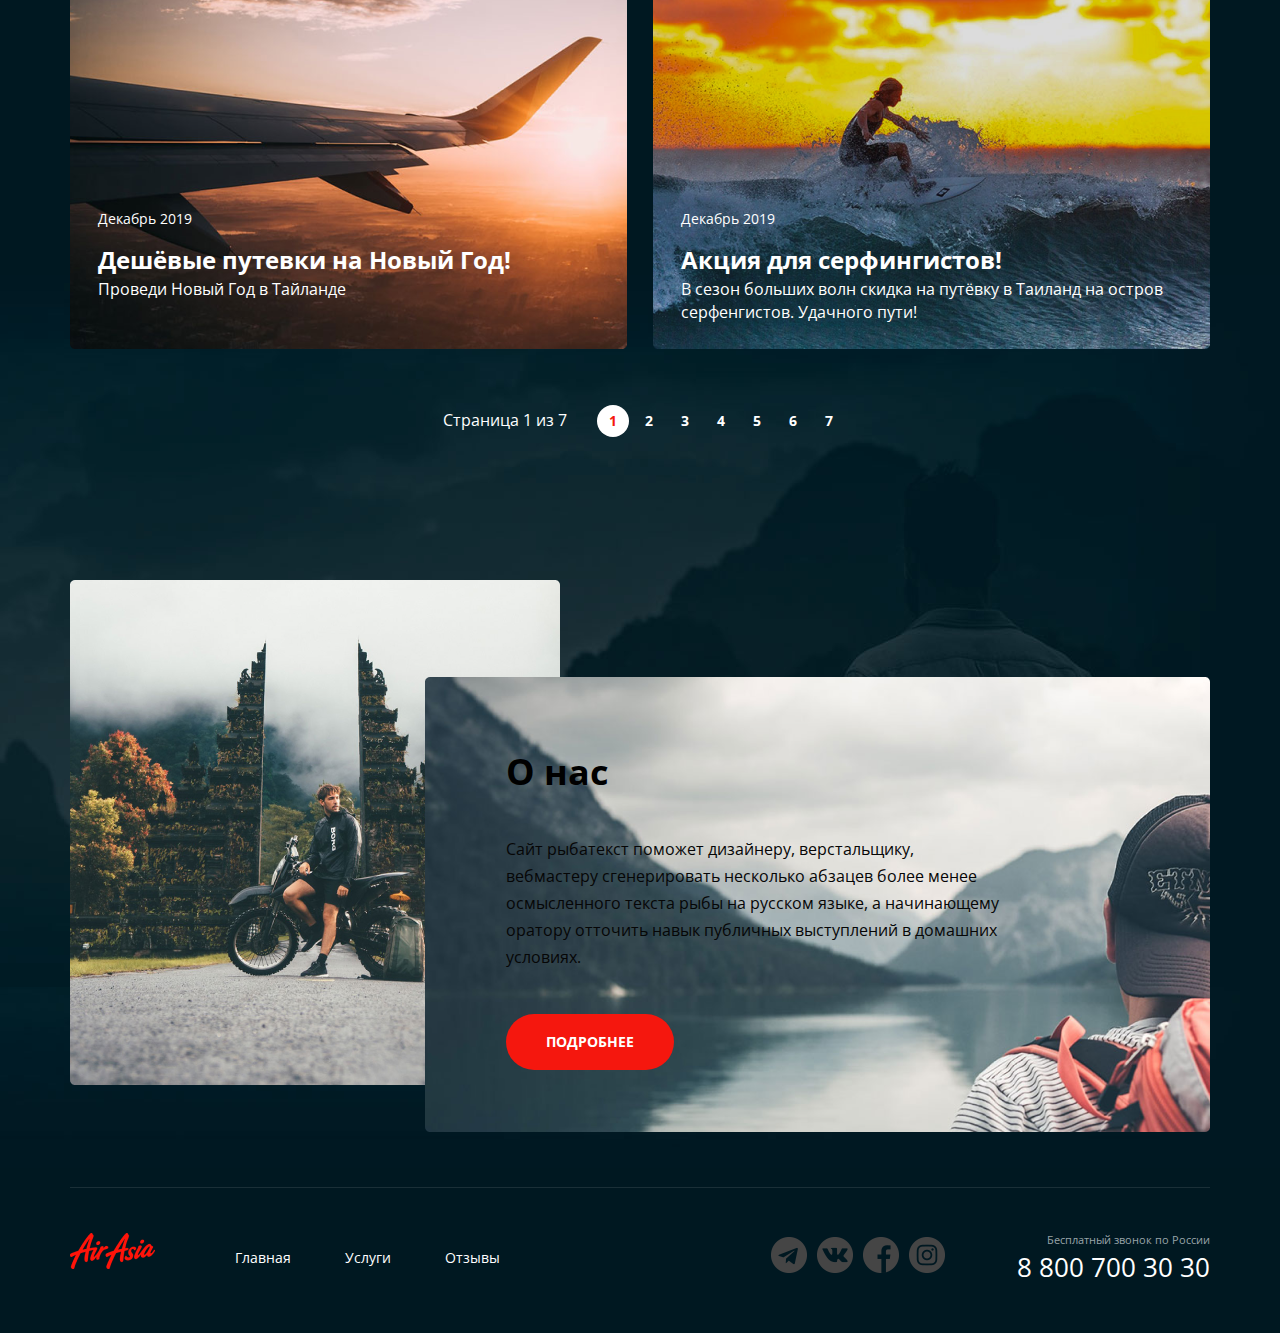
==== commit 44935efb: "Add files via upload" ====
--- a/index.html
+++ b/index.html
@@ -55,7 +55,7 @@
               </div>
               <p class="last__tours-about">Равным образом постоянное обеспечение нашей деятельности позволяет оценить
                 значение систем массового участия. </p>
-              <a href="#" class="btn__view active">Смотреть</a>
+              <a href="#" class="btn__view btn__view--active">Смотреть</a>
             </div>
           </li>
           <li class="last__tours-item">
@@ -81,105 +81,104 @@
               </div>
               <p class="last__tours-about">Равным образом постоянное обеспечение нашей деятельности позволяет оценить
                 значение систем массового участия.</p>
-              <a href="#" class="btn__view active">Смотреть</a>
+              <a href="#" class="btn__view btn__view--active">Смотреть</a>
             </div class="last__tours-content">
+          </li>
+        </ul>
       </div>
-      </li>
-      </ul>
-  </div>
-  </section>
-  <section class="news">
-    <div class="container">
-      <h2 class="news__title">Новости и акции</h2>
-      <ul class="news__offer">
-        <li class="news__offer-child">
-          <a href="#" class="news__logo">
-            <img src="img/plain.png" alt="Plain" class="news__logo">
-            <div class="news__offer-text">
-              <div class="news__date">Декабрь 2019</div>
-              <h3 class="news__slogan">Дешёвые путевки на Новый Год!</h3>
-              <div class="news__text">Проведи Новый Год в Тайланде</div>
-            </div class="news__offer-text">
+    </section>
+    <section class="news">
+      <div class="container">
+        <h2 class="news__title">Новости и акции</h2>
+        <ul class="news__offer">
+          <li class="news__offer-child">
+            <a href="#" class="news__logo">
+              <img src="img/plain.png" alt="Plain" class="news__logo">
+              <div class="news__offer-text">
+                <div class="news__date">Декабрь 2019</div>
+                <h3 class="news__slogan">Дешёвые путевки на Новый Год!</h3>
+                <div class="news__text">Проведи Новый Год в Тайланде</div>
+              </div class="news__offer-text">
+            </a>
+          </li>
+          <li class="news__offer-child">
+            <a href="#" class="news__logo">
+              <img src="img/Surfer.png" alt="Surfer" class="news__logo">
+              <div class="news__offer-text">
+                <div class="news__date">Декабрь 2019</div>
+                <h3 class="news__slogan">Акция для серфингистов!</h3>
+                <div class="news__text">В сезон больших волн скидка на путёвку в Таиланд на остров серфенгистов.
+                  Удачного
+                  пути! </div>
+              </div class="news__offer-text">
+            </a>
+          </li>
+        </ul>
+        <div class="news__list">
+          <div class="page-number">Страница 1 из 7</div>
+          <ul class="news__list-number">
+            <li class="news__list-items"><a href="#" class="news__list-items__link active">1</a></li>
+            <li class="news__list-items"><a href="#" class="news__list-items__link">2</a></li>
+            <li class="news__list-items"><a href="#" class="news__list-items__link">3</a></li>
+            <li class="news__list-items"><a href="#" class="news__list-items__link">4</a></li>
+            <li class="news__list-items"><a href="#" class="news__list-items__link">5</a></li>
+            <li class="news__list-items"><a href="#" class="news__list-items__link">6</a></li>
+            <li class="news__list-items"><a href="#" class="news__list-items__link">7</a></li>
+          </ul>
+        </div class="news__list">
+      </div>
+    </section>
+    <section class="about-us">
+      <div class="container">
+        <div class="about__content">
+          <div class="about__gates">
+            <img src="img/gates.png" alt="Gates" class="about__gates-img">
+          </div class="about__gates">
+          <div class="about__info">
+            <div class="about__info-content">
+              <img src="img/mountains.png" alt="Mountains" class="about__info-mountains">
+              <div class="about__mountains-content">
+                <div class="about__content-title">О нас</div>
+                <p class="about__content-text">Сайт рыбатекст поможет дизайнеру, верстальщику, вебмастеру сгенерировать
+                  несколько абзацев более менее осмысленного текста рыбы на русском языке, а начинающему оратору
+                  отточить навык публичных выступлений в домашних условиях. </p>
+                <a href="#" class="btn">Подробнее</a>
+              </div class="about__mountains-content">
+            </div class="about__info">
+          </div class="about__info">
+        </div class="about__content">
+      </div class="container">
+    </section>
+    <section class="footer-content">
+      <footer class="footer-block">
+        <div class="container">
+          <a href="#" class="footer__icon">
+            <img src="img/logo.png" alt="logo icon AirAsia" class="footer__logo">
           </a>
-        </li>
-        <li class="news__offer-child">
-          <a href="#" class="news__logo">
-            <img src="img/Surfer.png" alt="Surfer" class="news__logo">
-            <div class="news__offer-text">
-              <div class="news__date">Декабрь 2019</div>
-              <h3 class="news__slogan">Акция для серфингистов!</h3>
-              <div class="news__text">В сезон больших волн скидка на путёвку в Таиланд на остров серфенгистов.
-                Удачного
-                пути! </div>
-            </div class="news__offer-text">
-          </a>
-        </li>
-      </ul>
-      <div class="news__list">
-        <div class="page-number">Страница 1 из 7</div>
-        <ul class="news__list-number">
-          <li class="news__list-items"><a href="#" class="news__list-items__link active">1</a></li>
-          <li class="news__list-items"><a href="#" class="news__list-items__link">2</a></li>
-          <li class="news__list-items"><a href="#" class="news__list-items__link">3</a></li>
-          <li class="news__list-items"><a href="#" class="news__list-items__link">4</a></li>
-          <li class="news__list-items"><a href="#" class="news__list-items__link">5</a></li>
-          <li class="news__list-items"><a href="#" class="news__list-items__link">6</a></li>
-          <li class="news__list-items"><a href="#" class="news__list-items__link">7</a></li>
-        </ul>
-      </div class="news__list">
-    </div>
-  </section>
-  <section class="about-us">
-    <div class="container">
-      <div class="about__content">
-        <div class="about__gates">
-          <img src="img/gates.png" alt="Gates" class="about__gates-img">
-        </div class="about__gates">
-        <div class="about__info">
-          <div class="about__info-content">
-            <img src="img/mountains.png" alt="Mountains" class="about__info-mountains">
-            <div class="about__mountains-content">
-              <div class="about__content-title">О нас</div>
-              <p class="about__content-text">Сайт рыбатекст поможет дизайнеру, верстальщику, вебмастеру сгенерировать
-                несколько абзацев более менее осмысленного текста рыбы на русском языке, а начинающему оратору
-                отточить навык публичных выступлений в домашних условиях. </p>
-              <a href="#" class="btn">Подробнее</a>
-            </div class="about__mountains-content">
-          </div class="about__info">
-        </div class="about__info">
-      </div class="about__content">
-    </div class="container">
-  </section>
-  <section class="footer-content">
-    <footer class="footer-block">
-      <div class="container">
-        <a href="#" class="footer__icon">
-          <img src="img/logo.png" alt="logo icon AirAsia" class="footer__logo">
-        </a>
-        <nav class="footer__menu">
-          <ul class="footer__menu-list">
-            <li class="footer__menu-item"><a href="#" class="footer__menu-link">Главная</a></li>
-            <li class="footer__menu-item"><a href="#" class="footer__menu-link">Услуги</a></li>
-            <li class="footer__menu-item"><a href="#" class="footer__menu-link">Отзывы</a></li>
-          </ul>
-        </nav>
-        <nav class="footer__socials">
-          <li class="footer__socials-list"><a href="#" class="footer__socials-list__item"><img src="img/telegram.png"
-                alt="" class="footer__socials-icon"></a></li>
-          <li class="footer__socials-list"><a href="#" class="footer__socials-list__item"><img src="img/vk.png" alt=""
-                class="footer__socials-icon"></a></li>
-          <li class="footer__socials-list"><a href="#" class="footer__socials-list__item"><img src="img/f.png" alt=""
-                class="footer__socials-icon"></a></li>
-          <li class="footer__socials-list"><a href="#" class="footer__socials-list__item"><img src="img/in.png" alt=""
-                class="footer__socials-icon"></a></li>
-        </nav>
-        <address class="footer__contacts">
-          <div class="footer__contacts-dropdown__title">Бесплатный звонок по России</div>
-          <a href="tel:+78000039210" class="footer__contacts-phone">8 800 700 30 30</a>
-        </address>
-      </div>
-    </footer>
-  </section>
+          <nav class="footer__menu">
+            <ul class="footer__menu-list">
+              <li class="footer__menu-item"><a href="#" class="footer__menu-link">Главная</a></li>
+              <li class="footer__menu-item"><a href="#" class="footer__menu-link">Услуги</a></li>
+              <li class="footer__menu-item"><a href="#" class="footer__menu-link">Отзывы</a></li>
+            </ul>
+          </nav>
+          <nav class="footer__socials">
+            <li class="footer__socials-list"><a href="#" class="footer__socials-list__item"><img
+                  src="img/socials/telegram.png" alt="" class="footer__socials-icon"></a></li>
+            <li class="footer__socials-list"><a href="#" class="footer__socials-list__item"><img
+                  src="img/socials/vk.png" alt="" class="footer__socials-icon"></a></li>
+            <li class="footer__socials-list"><a href="#" class="footer__socials-list__item"><img src="img/socials/f.png"
+                  alt="" class="footer__socials-icon"></a></li>
+            <li class="footer__socials-list"><a href="#" class="footer__socials-list__item"><img
+                  src="img/socials/in.png" alt="" class="footer__socials-icon"></a></li>
+          </nav>
+          <address class="footer__contacts">
+            <div class="footer__contacts-dropdown__title">Бесплатный звонок по России</div>
+            <a href="tel:+78000039210" class="footer__contacts-phone">8 800 700 30 30</a>
+          </address>
+        </div>
+      </footer>
+    </section>
   </div>
 </body>
 
--- a/main.css
+++ b/main.css
@@ -32,14 +32,15 @@
   font-weight: normal;
 }
 
+.main-page-wrapper {
+  background: url("./img/background/1.png") center top no-repeat, url("./img/background/2.png") right bottom 165px no-repeat;
+  color: #fff;
+}
+
 .container {
   margin: 0 auto;
   width: 1140px;
-}
-
-.main-page-wrapper {
-  background: url(img/1.png) center top no-repeat,
-    url(img/2.png) center bottom 165px no-repeat;
+  position: relative;
 }
 
 .hero {
@@ -261,18 +262,18 @@
   color: #f5170e;
 }
 
-.active,
+.btn__view--active,
 .btn__view:hover {
   background: #fff;
   color: #f5170e;
 }
 
 .news {
-  margin-bottom: 139px;
+  margin-bottom: 143px;
 }
 
 .news__offer {
-  margin-bottom: 54px;
+  margin-bottom: 51px;
 }
 
 .news__title {
@@ -338,12 +339,10 @@
 }
 
 .news__list-items__link {
-  display: block;
+  display: inline-block;
   width: 32px;
-  height: 32px;
-  line-height: 21px;
-  border-radius: 20px;
-  font-size: 16px;
+  line-height: 32px;
+  border-radius: 50%;
   font-weight: bold;
   text-decoration: none;
 }
@@ -360,7 +359,7 @@
 }
 
 .about-us {
-  margin-bottom: 99px;
+  margin-bottom: 97px;
 }
 
 .about__content {
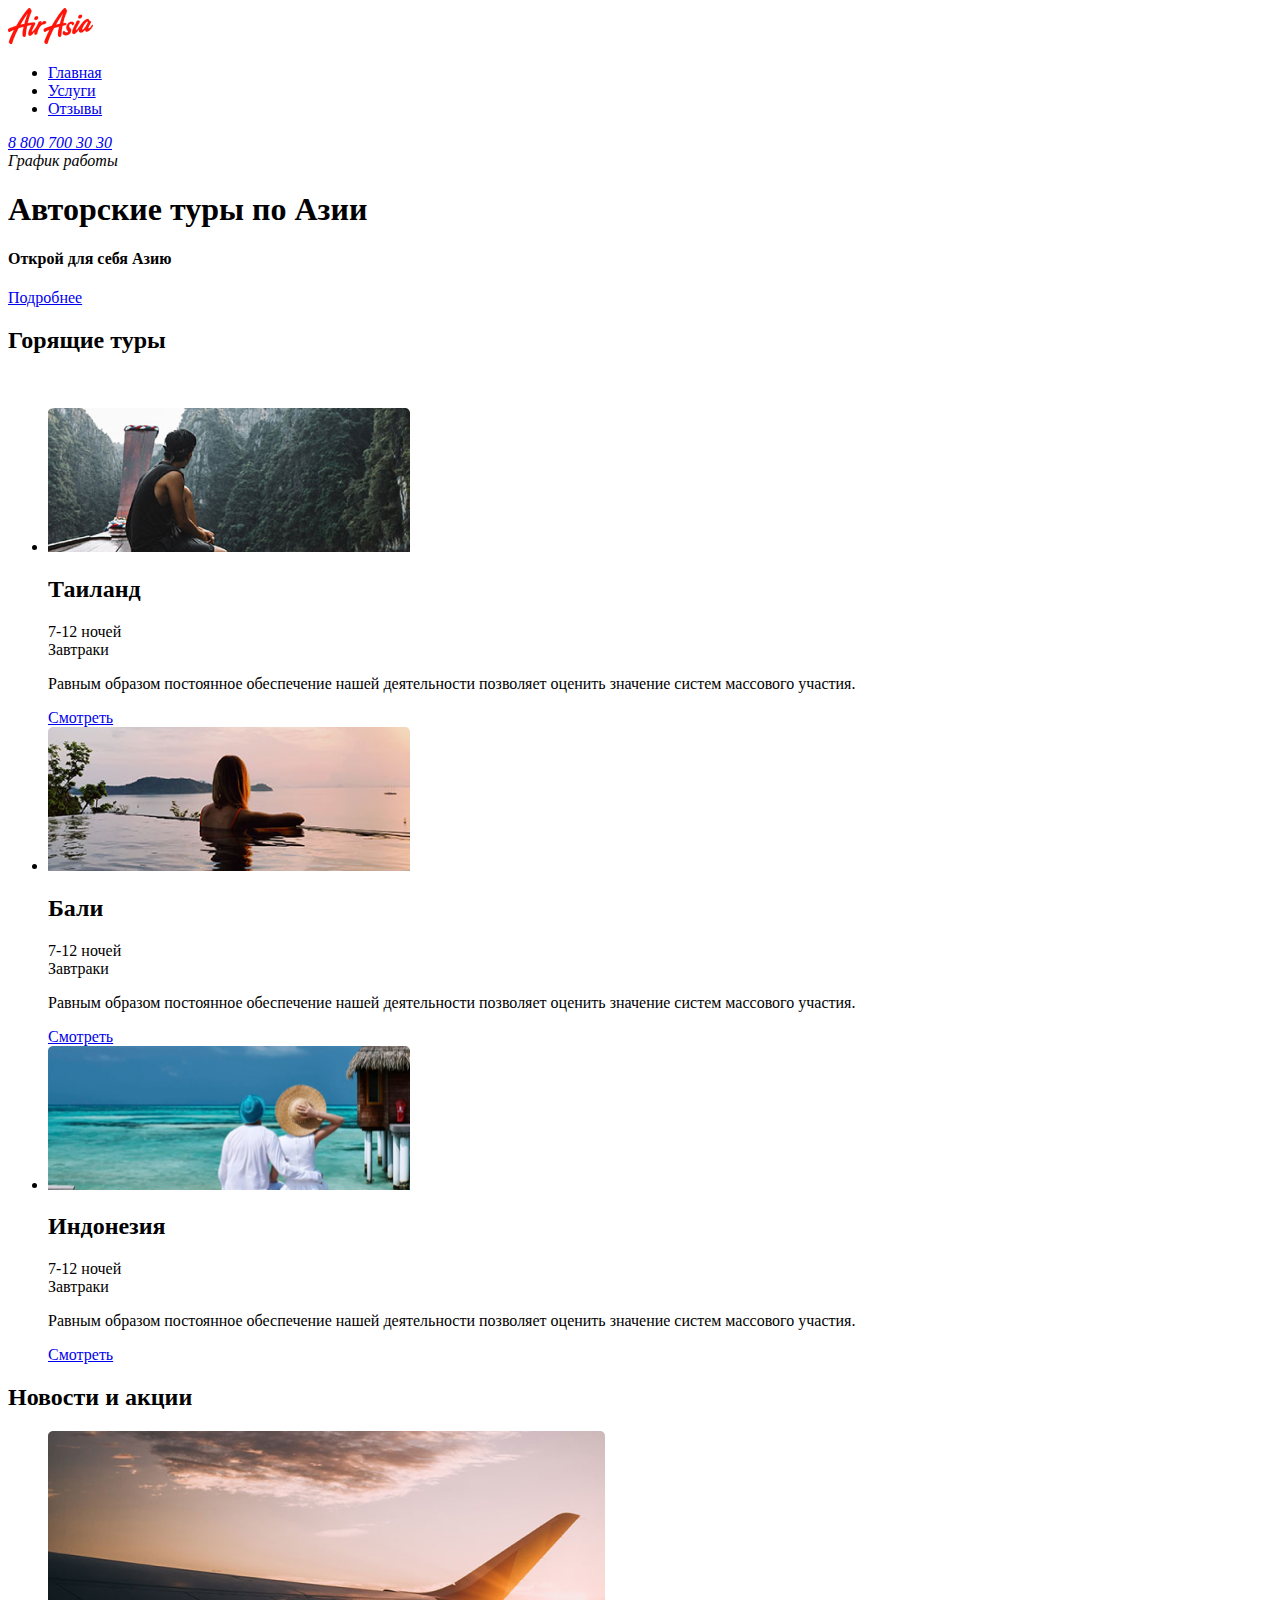
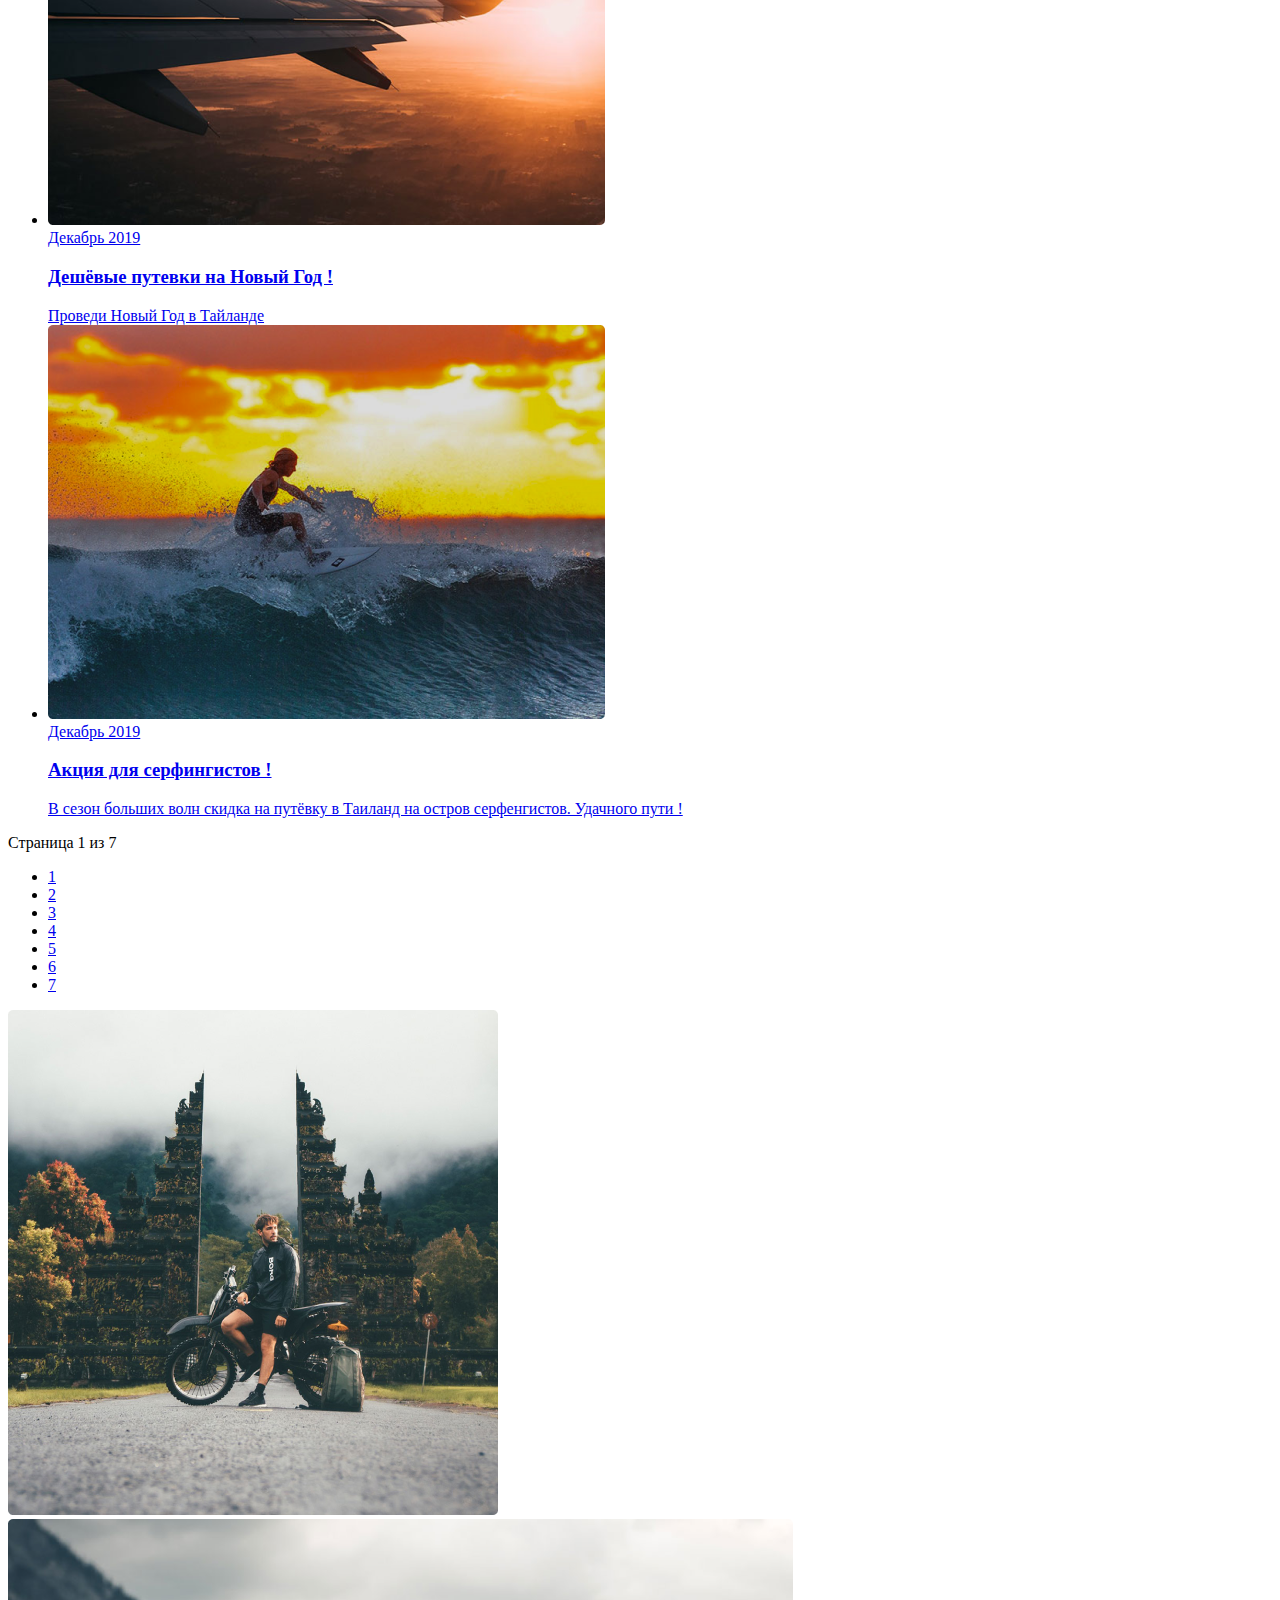
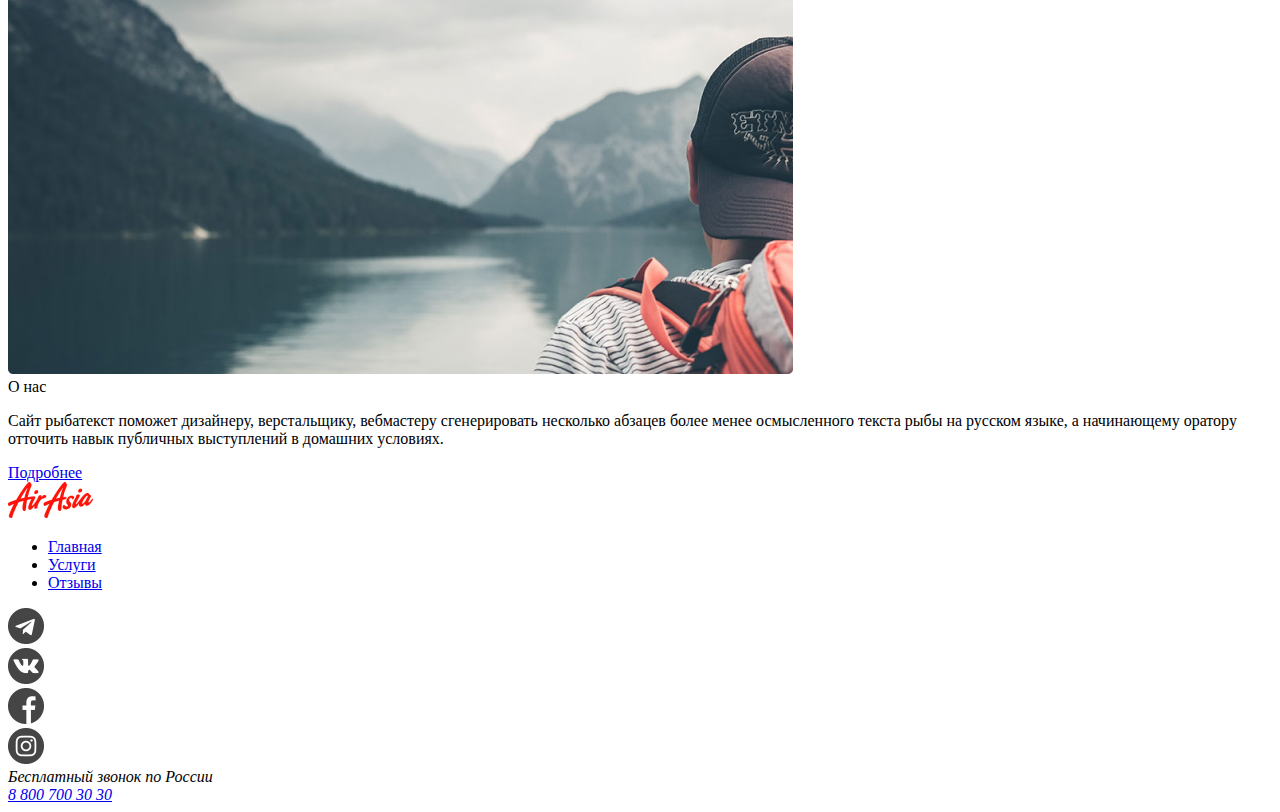
==== commit be13c5a0: "Add files via upload" ====
--- a/index.html
+++ b/index.html
@@ -5,7 +5,7 @@
   <meta charset="UTF-8">
   <meta name="viewport" content="width=device-width, initial-scale=1.0">
   <link href="https://fonts.googleapis.com/css2?family=Open+Sans:wght@400;700&display=swap" rel="stylesheet">
-  <link rel="stylesheet" href="main.css">
+  <link rel="stylesheet" href="css/main.css">
   <title>AirAsia</title>
 </head>
 
@@ -13,16 +13,18 @@
   <div class="wrapper main-page-wrapper">
     <header class="header">
       <div class="container">
-        <a href="#" class="header__icon"><img src="img/logo.png" alt="logo icon AirAsia" class="logo"></a>
-        <nav class="menu">
-          <ul class="menu__list">
-            <li class="menu__item"><a href="#" class="menu__link">Главная</a></li>
-            <li class="menu__item"><a href="#" class="menu__link">Услуги</a></li>
-            <li class="menu__item"><a href="#" class="menu__link">Отзывы</a></li>
-          </ul>
-        </nav>
-        <address class="contacts">
-          <a href="tel:+78000039210" class="contacts__phone">8 800 700 30 30</a>
+        <div class="header__wrapper">
+          <a href="#" class="header__icon">
+            <img src="../img/logo.png" alt="logo icon AirAsia" class="header__logo"></a>
+          <nav class="menu">
+            <ul class="menu__list">
+              <li class="menu__item"><a href="./index.html" class="menu__link">Главная</a></li>
+              <li class="menu__item"><a href="./services.html" class="menu__link">Услуги</a></li>
+              <li class="menu__item"><a href="#" class="menu__link">Отзывы</a></li>
+            </ul>
+          </nav>
+        </div>
+        <address class="contacts"><a href="tel:+78000039210" class="contacts__phone">8 800 700 30 30</a>
           <div class="contacts__dropdown-title">График работы</div>
         </address>
       </div class="container">
@@ -31,22 +33,19 @@
       <div class="container">
         <div class="hero__content">
           <div class="hero__text-section">
-            <h1 class="hero__title">
-              Авторские туры по Азии
-            </h1>
-            <h4 class="hero__subtitle">
-              Открой для себя Азию
-            </h4>
-            <a href="#" class="btn">Подробнее</a>
+            <h1 class="hero__title">Авторские туры по Азии </h1>
+            <h4 class="hero__subtitle">Открой для себя Азию </h4><a href="#" class="btn">Подробнее</a>
           </div>
         </div>
     </section>
     <section class="page-content">
       <div class="container">
-        <h2 class="page__content-title">Горящие туры</h2><img src="" alt="">
+        <div class="page__content-title">
+          <h2 class="page__content-title__name">Горящие туры</h2><img src="" alt="">
+        </div>
         <ul class="last-tours">
           <li class="last__tours-item">
-            <img src="img/river.png" class="last__tours-logo" alt="Tour river">
+            <img src="../img/river.png" class="last__tours-logo" alt="Tour river">
             <div class="last__tours-content">
               <h2 class="last__tours-item_title">Таиланд</h2>
               <div class="last__tours-info_about">
@@ -54,12 +53,11 @@
                 <div class="last__tours-food">Завтраки</div>
               </div>
               <p class="last__tours-about">Равным образом постоянное обеспечение нашей деятельности позволяет оценить
-                значение систем массового участия. </p>
-              <a href="#" class="btn__view btn__view--active">Смотреть</a>
+                значение систем массового участия. </p><a href="#" class="btn__view btn__view--active">Смотреть</a>
             </div>
           </li>
           <li class="last__tours-item">
-            <img src="img/pool.png" class="last__tours-logo" alt="Tour pool">
+            <img src="../img/pool.png" class="last__tours-logo" alt="Tour pool">
             <div class="last__tours-content">
               <h2 class="last__tours-item_title">Бали</h2>
               <div class="last__tours-info_about">
@@ -67,12 +65,11 @@
                 <div class="last__tours-food">Завтраки</div>
               </div>
               <p class="last__tours-about">Равным образом постоянное обеспечение нашей деятельности позволяет оценить
-                значение систем массового участия.</p>
-              <a href="#" class="btn__view">Смотреть</a>
+                значение систем массового участия.</p><a href="#" class="btn__view">Смотреть</a>
             </div>
           </li>
           <li class="last__tours-item">
-            <img src="img/ocean.png" class="last__tours-logo" alt="Tour ocean">
+            <img src="../img/ocean.png" class="last__tours-logo" alt="Tour ocean">
             <div class="last__tours-content">
               <h2 class="last__tours-item_title">Индонезия</h2>
               <div class="last__tours-info_about">
@@ -80,8 +77,7 @@
                 <div class="last__tours-food">Завтраки</div>
               </div>
               <p class="last__tours-about">Равным образом постоянное обеспечение нашей деятельности позволяет оценить
-                значение систем массового участия.</p>
-              <a href="#" class="btn__view btn__view--active">Смотреть</a>
+                значение систем массового участия.</p><a href="#" class="btn__view btn__view--active">Смотреть</a>
             </div class="last__tours-content">
           </li>
         </ul>
@@ -91,58 +87,54 @@
       <div class="container">
         <h2 class="news__title">Новости и акции</h2>
         <ul class="news__offer">
-          <li class="news__offer-child">
-            <a href="#" class="news__logo">
-              <img src="img/plain.png" alt="Plain" class="news__logo">
+          <li class="news__offer-child"><a href="#" class="news__logo"><img src="../img/plain.png" alt="Plain"
+                class="news__logo">
               <div class="news__offer-text">
                 <div class="news__date">Декабрь 2019</div>
-                <h3 class="news__slogan">Дешёвые путевки на Новый Год!</h3>
+                <h3 class="news__slogan">Дешёвые путевки на Новый Год !</h3>
                 <div class="news__text">Проведи Новый Год в Тайланде</div>
               </div class="news__offer-text">
-            </a>
-          </li>
-          <li class="news__offer-child">
-            <a href="#" class="news__logo">
-              <img src="img/Surfer.png" alt="Surfer" class="news__logo">
+            </a></li>
+          <li class="news__offer-child"><a href="#" class="news__logo"><img src="../img/Surfer.png" alt="Surfer"
+                class="news__logo">
               <div class="news__offer-text">
                 <div class="news__date">Декабрь 2019</div>
-                <h3 class="news__slogan">Акция для серфингистов!</h3>
+                <h3 class="news__slogan">Акция для серфингистов !</h3>
                 <div class="news__text">В сезон больших волн скидка на путёвку в Таиланд на остров серфенгистов.
-                  Удачного
-                  пути! </div>
+                  Удачного пути ! </div>
               </div class="news__offer-text">
-            </a>
-          </li>
+            </a></li>
         </ul>
         <div class="news__list">
-          <div class="page-number">Страница 1 из 7</div>
-          <ul class="news__list-number">
-            <li class="news__list-items"><a href="#" class="news__list-items__link active">1</a></li>
-            <li class="news__list-items"><a href="#" class="news__list-items__link">2</a></li>
-            <li class="news__list-items"><a href="#" class="news__list-items__link">3</a></li>
-            <li class="news__list-items"><a href="#" class="news__list-items__link">4</a></li>
-            <li class="news__list-items"><a href="#" class="news__list-items__link">5</a></li>
-            <li class="news__list-items"><a href="#" class="news__list-items__link">6</a></li>
-            <li class="news__list-items"><a href="#" class="news__list-items__link">7</a></li>
-          </ul>
-        </div class="news__list">
-      </div>
+          <div class="news__list-wrapper">
+            <div class="page-number">Страница 1 из 7</div>
+            <ul class="news__list-number">
+              <li class="news__list-items"><a href="#" class="news__list-items__link active">1</a></li>
+              <li class="news__list-items"><a href="#" class="news__list-items__link">2</a></li>
+              <li class="news__list-items"><a href="#" class="news__list-items__link">3</a></li>
+              <li class="news__list-items"><a href="#" class="news__list-items__link">4</a></li>
+              <li class="news__list-items"><a href="#" class="news__list-items__link">5</a></li>
+              <li class="news__list-items"><a href="#" class="news__list-items__link">6</a></li>
+              <li class="news__list-items"><a href="#" class="news__list-items__link">7</a></li>
+            </ul>
+          </div>
+        </div>
     </section>
     <section class="about-us">
       <div class="container">
         <div class="about__content">
-          <div class="about__gates">
-            <img src="img/gates.png" alt="Gates" class="about__gates-img">
-          </div class="about__gates">
+          <div class="about__gates"><img src="../img/gates.png" alt="Gates" class="about__gates-img"></div
+            class="about__gates">
           <div class="about__info">
-            <div class="about__info-content">
-              <img src="img/mountains.png" alt="Mountains" class="about__info-mountains">
+            <div class="about__info-content"><img src="../img/mountains.png" alt="Mountains"
+                class="about__info-mountains">
               <div class="about__mountains-content">
                 <div class="about__content-title">О нас</div>
-                <p class="about__content-text">Сайт рыбатекст поможет дизайнеру, верстальщику, вебмастеру сгенерировать
-                  несколько абзацев более менее осмысленного текста рыбы на русском языке, а начинающему оратору
-                  отточить навык публичных выступлений в домашних условиях. </p>
-                <a href="#" class="btn">Подробнее</a>
+                <p class="about__content-text">Сайт рыбатекст поможет дизайнеру,
+                  верстальщику,
+                  вебмастеру сгенерировать несколько абзацев более менее осмысленного текста рыбы на русском языке,
+                  а начинающему оратору отточить навык публичных выступлений в домашних условиях. </p><a href="#"
+                  class="btn">Подробнее</a>
               </div class="about__mountains-content">
             </div class="about__info">
           </div class="about__info">
@@ -152,30 +144,33 @@
     <section class="footer-content">
       <footer class="footer-block">
         <div class="container">
-          <a href="#" class="footer__icon">
-            <img src="img/logo.png" alt="logo icon AirAsia" class="footer__logo">
-          </a>
-          <nav class="footer__menu">
-            <ul class="footer__menu-list">
-              <li class="footer__menu-item"><a href="#" class="footer__menu-link">Главная</a></li>
-              <li class="footer__menu-item"><a href="#" class="footer__menu-link">Услуги</a></li>
-              <li class="footer__menu-item"><a href="#" class="footer__menu-link">Отзывы</a></li>
-            </ul>
-          </nav>
-          <nav class="footer__socials">
-            <li class="footer__socials-list"><a href="#" class="footer__socials-list__item"><img
-                  src="img/socials/telegram.png" alt="" class="footer__socials-icon"></a></li>
-            <li class="footer__socials-list"><a href="#" class="footer__socials-list__item"><img
-                  src="img/socials/vk.png" alt="" class="footer__socials-icon"></a></li>
-            <li class="footer__socials-list"><a href="#" class="footer__socials-list__item"><img src="img/socials/f.png"
-                  alt="" class="footer__socials-icon"></a></li>
-            <li class="footer__socials-list"><a href="#" class="footer__socials-list__item"><img
-                  src="img/socials/in.png" alt="" class="footer__socials-icon"></a></li>
-          </nav>
-          <address class="footer__contacts">
-            <div class="footer__contacts-dropdown__title">Бесплатный звонок по России</div>
-            <a href="tel:+78000039210" class="footer__contacts-phone">8 800 700 30 30</a>
-          </address>
+          <div class="footer__wrapper">
+            <a href="#" class="footer__icon"><img src="../img/logo.png" alt="logo icon AirAsia"
+                class="footer__logo"></a>
+            <nav class="footer__menu">
+              <ul class="footer__menu-list">
+                <li class="footer__menu-item"><a href="#" class="footer__menu-link">Главная</a></li>
+                <li class="footer__menu-item"><a href="#" class="footer__menu-link">Услуги</a></li>
+                <li class="footer__menu-item"><a href="#" class="footer__menu-link">Отзывы</a></li>
+              </ul>
+            </nav>
+          </div>
+          <div class="footer__contacts">
+            <nav class="footer__socials">
+              <li class="footer__socials-list"><a href="#" class="footer__socials-list__item"><img
+                    src="../img/socials/telegram.png" alt="" class="footer__socials-icon"></a></li>
+              <li class="footer__socials-list"><a href="#" class="footer__socials-list__item"><img
+                    src="../img/socials/vk.png" alt="" class="footer__socials-icon"></a></li>
+              <li class="footer__socials-list"><a href="#" class="footer__socials-list__item"><img
+                    src="../img/socials/f.png" alt="" class="footer__socials-icon"></a></li>
+              <li class="footer__socials-list"><a href="#" class="footer__socials-list__item"><img
+                    src="../img/socials/in.png" alt="" class="footer__socials-icon"></a></li>
+            </nav>
+            <address class="footer__contacts-address">
+              <div class="footer__contacts-dropdown__title">Бесплатный звонок по России</div><a href="tel:+78000039210"
+                class="footer__contacts-phone">8 800 700 30 30</a>
+            </address>
+          </div>
         </div>
       </footer>
     </section>
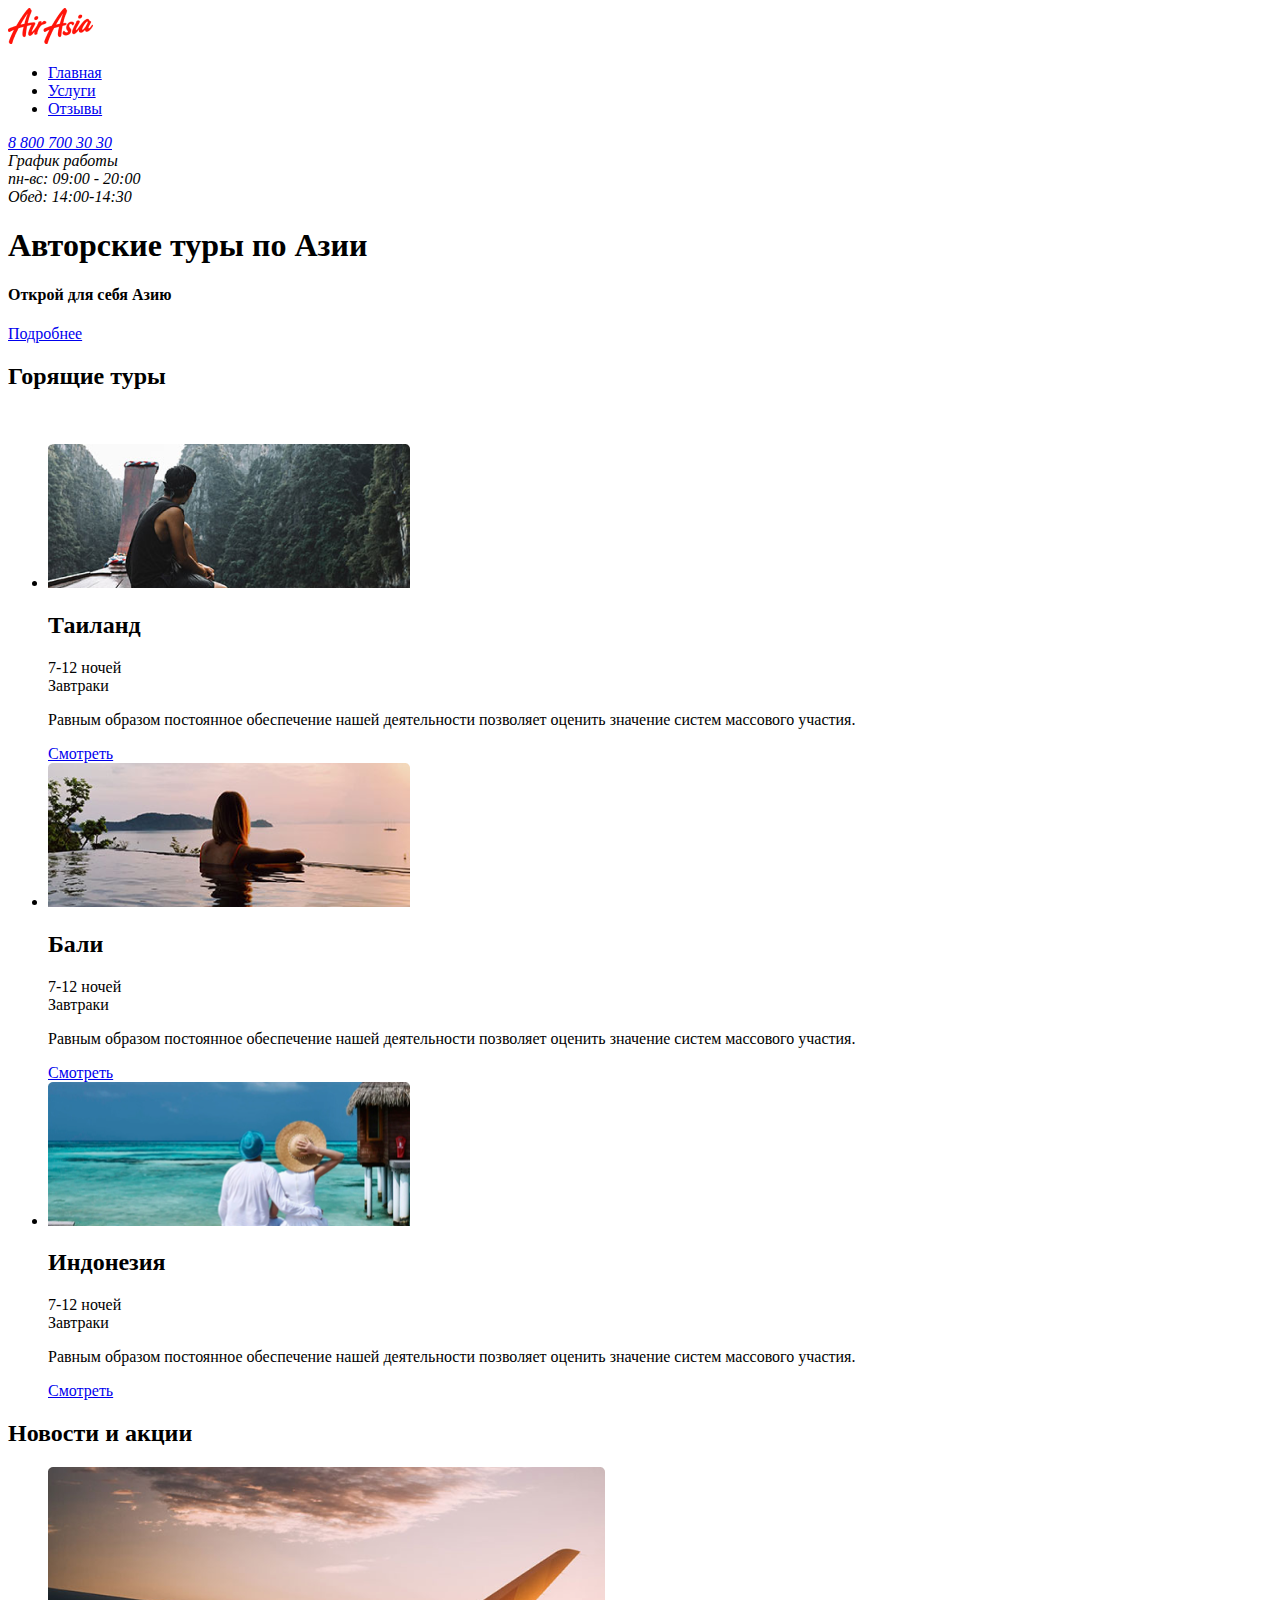
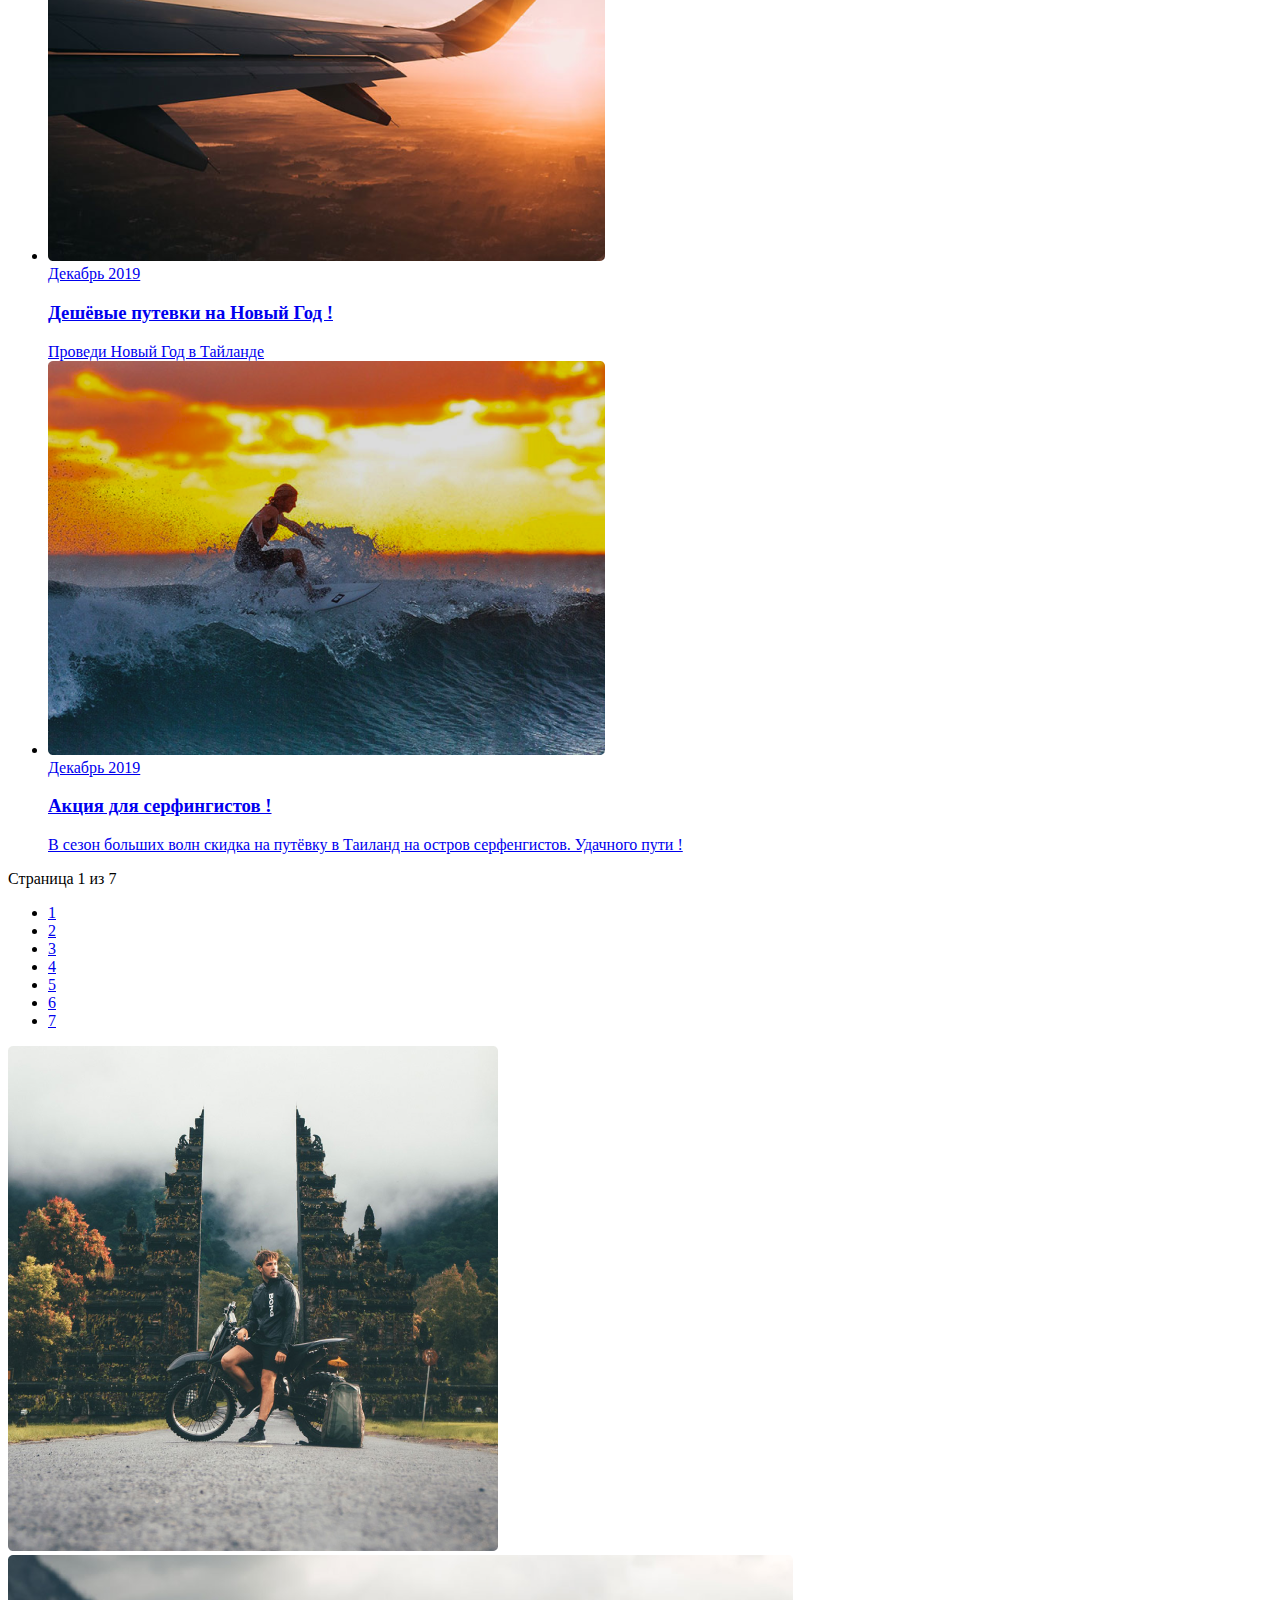
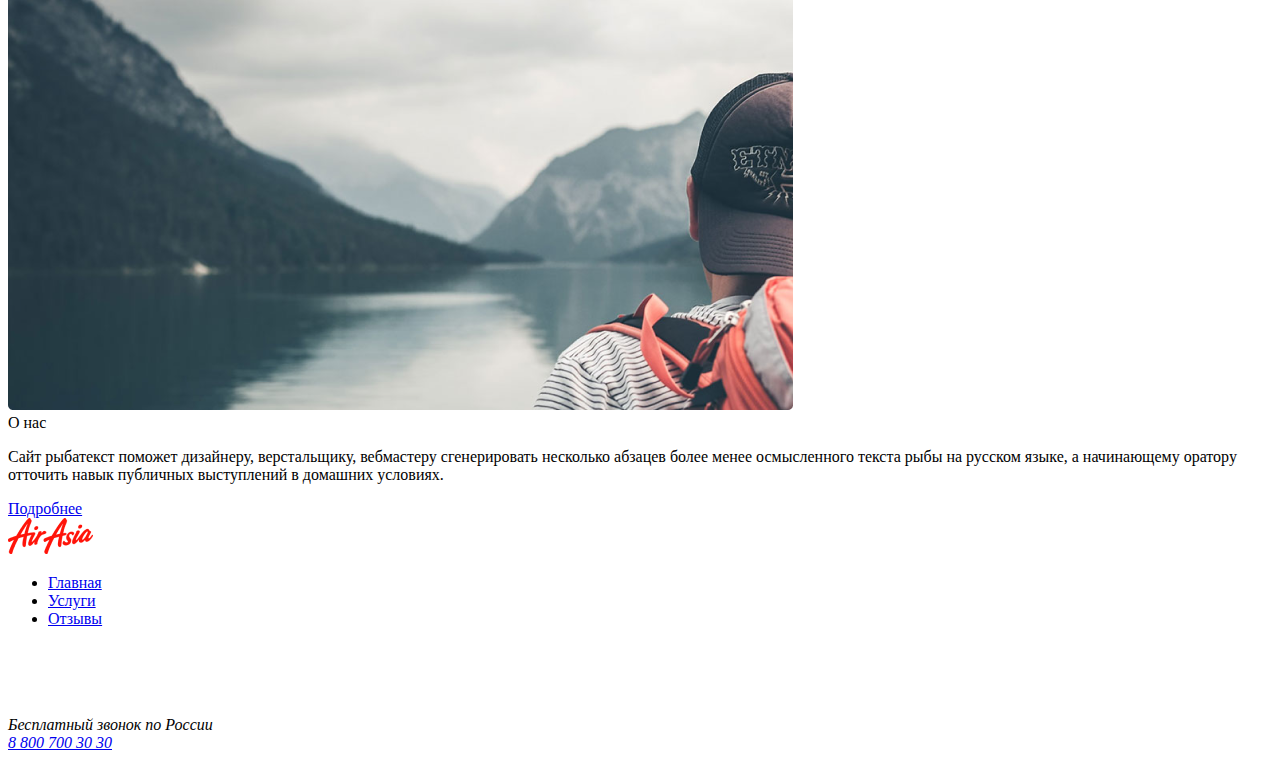
==== commit abe82c70: "Add files via upload" ====
--- a/index.html
+++ b/index.html
@@ -4,7 +4,8 @@
 <head>
   <meta charset="UTF-8">
   <meta name="viewport" content="width=device-width, initial-scale=1.0">
-  <link href="https://fonts.googleapis.com/css2?family=Open+Sans:wght@400;700&display=swap" rel="stylesheet">
+  <link rel="preconnect" href="https://fonts.gstatic.com">
+  <link href="https://fonts.googleapis.com/css2?family=Open+Sans:wght@400;600;700&display=swap" rel="stylesheet">
   <link rel="stylesheet" href="css/main.css">
   <title>AirAsia</title>
 </head>
@@ -20,12 +21,19 @@
             <ul class="menu__list">
               <li class="menu__item"><a href="./index.html" class="menu__link">Главная</a></li>
               <li class="menu__item"><a href="./services.html" class="menu__link">Услуги</a></li>
-              <li class="menu__item"><a href="#" class="menu__link">Отзывы</a></li>
+              <li class="menu__item"><a href="./reviews.html" class="menu__link">Отзывы</a></li>
             </ul>
           </nav>
         </div>
-        <address class="contacts"><a href="tel:+78000039210" class="contacts__phone">8 800 700 30 30</a>
+        <address class="contacts">
+          <a href="tel:+78000039210" class="contacts__phone">8 800 700 30 30</a>
           <div class="contacts__dropdown-title">График работы</div>
+          <div class="header__drop-down">
+            <div class="header__drop-down_text">
+              <div class="header__drop-down_text-work">пн-вс: 09:00 - 20:00</div>
+              <div class="header__drop-down_text-lunch">Обед: 14:00-14:30</div>
+            </div>
+          </div>
         </address>
       </div class="container">
     </header>
@@ -157,14 +165,10 @@
           </div>
           <div class="footer__contacts">
             <nav class="footer__socials">
-              <li class="footer__socials-list"><a href="#" class="footer__socials-list__item"><img
-                    src="../img/socials/telegram.png" alt="" class="footer__socials-icon"></a></li>
-              <li class="footer__socials-list"><a href="#" class="footer__socials-list__item"><img
-                    src="../img/socials/vk.png" alt="" class="footer__socials-icon"></a></li>
-              <li class="footer__socials-list"><a href="#" class="footer__socials-list__item"><img
-                    src="../img/socials/f.png" alt="" class="footer__socials-icon"></a></li>
-              <li class="footer__socials-list"><a href="#" class="footer__socials-list__item"><img
-                    src="../img/socials/in.png" alt="" class="footer__socials-icon"></a></li>
+              <li class="footer__socials-list"><a href="#" class="footer__socials-list__t"></a></li>
+              <li class="footer__socials-list"><a href="#" class="footer__socials-list__vk"></a></li>
+              <li class="footer__socials-list"><a href="#" class="footer__socials-list__f"></a></li>
+              <li class="footer__socials-list"><a href="#" class="footer__socials-list__in"></a></li>
             </nav>
             <address class="footer__contacts-address">
               <div class="footer__contacts-dropdown__title">Бесплатный звонок по России</div><a href="tel:+78000039210"
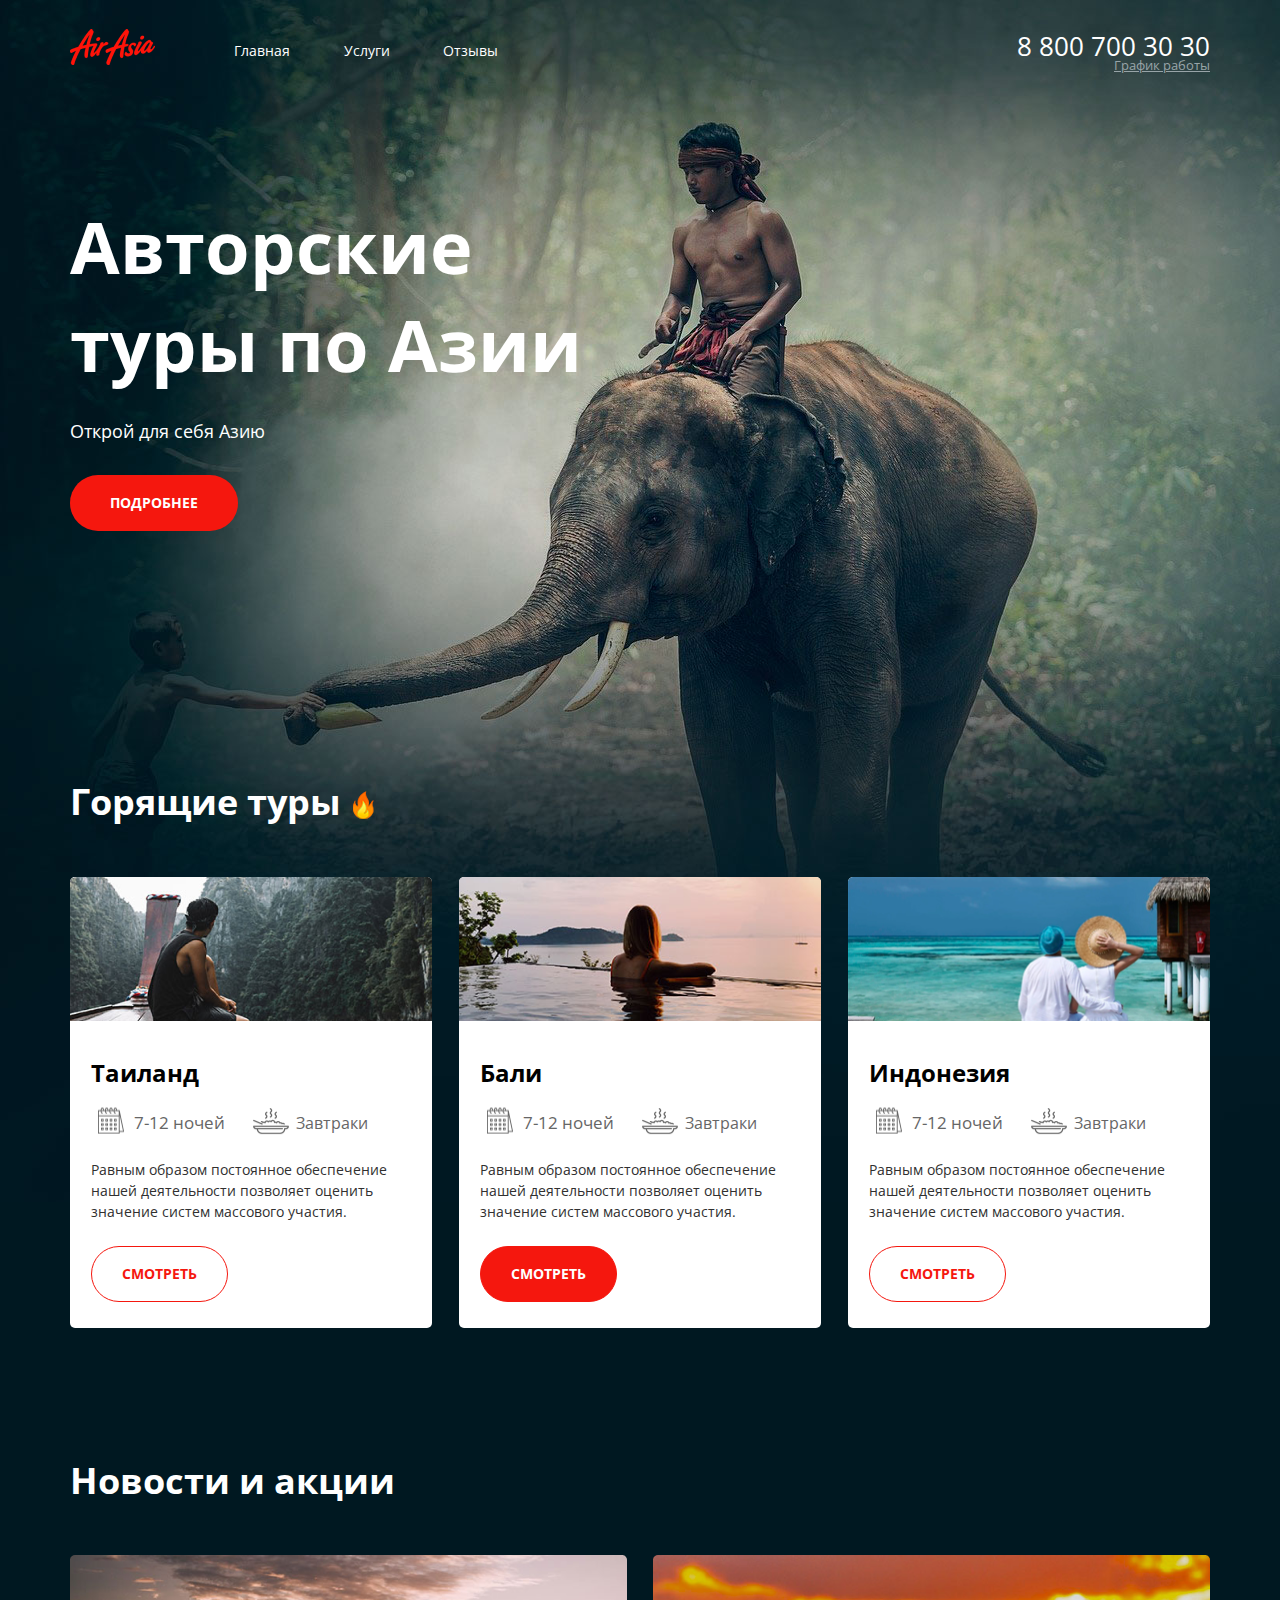
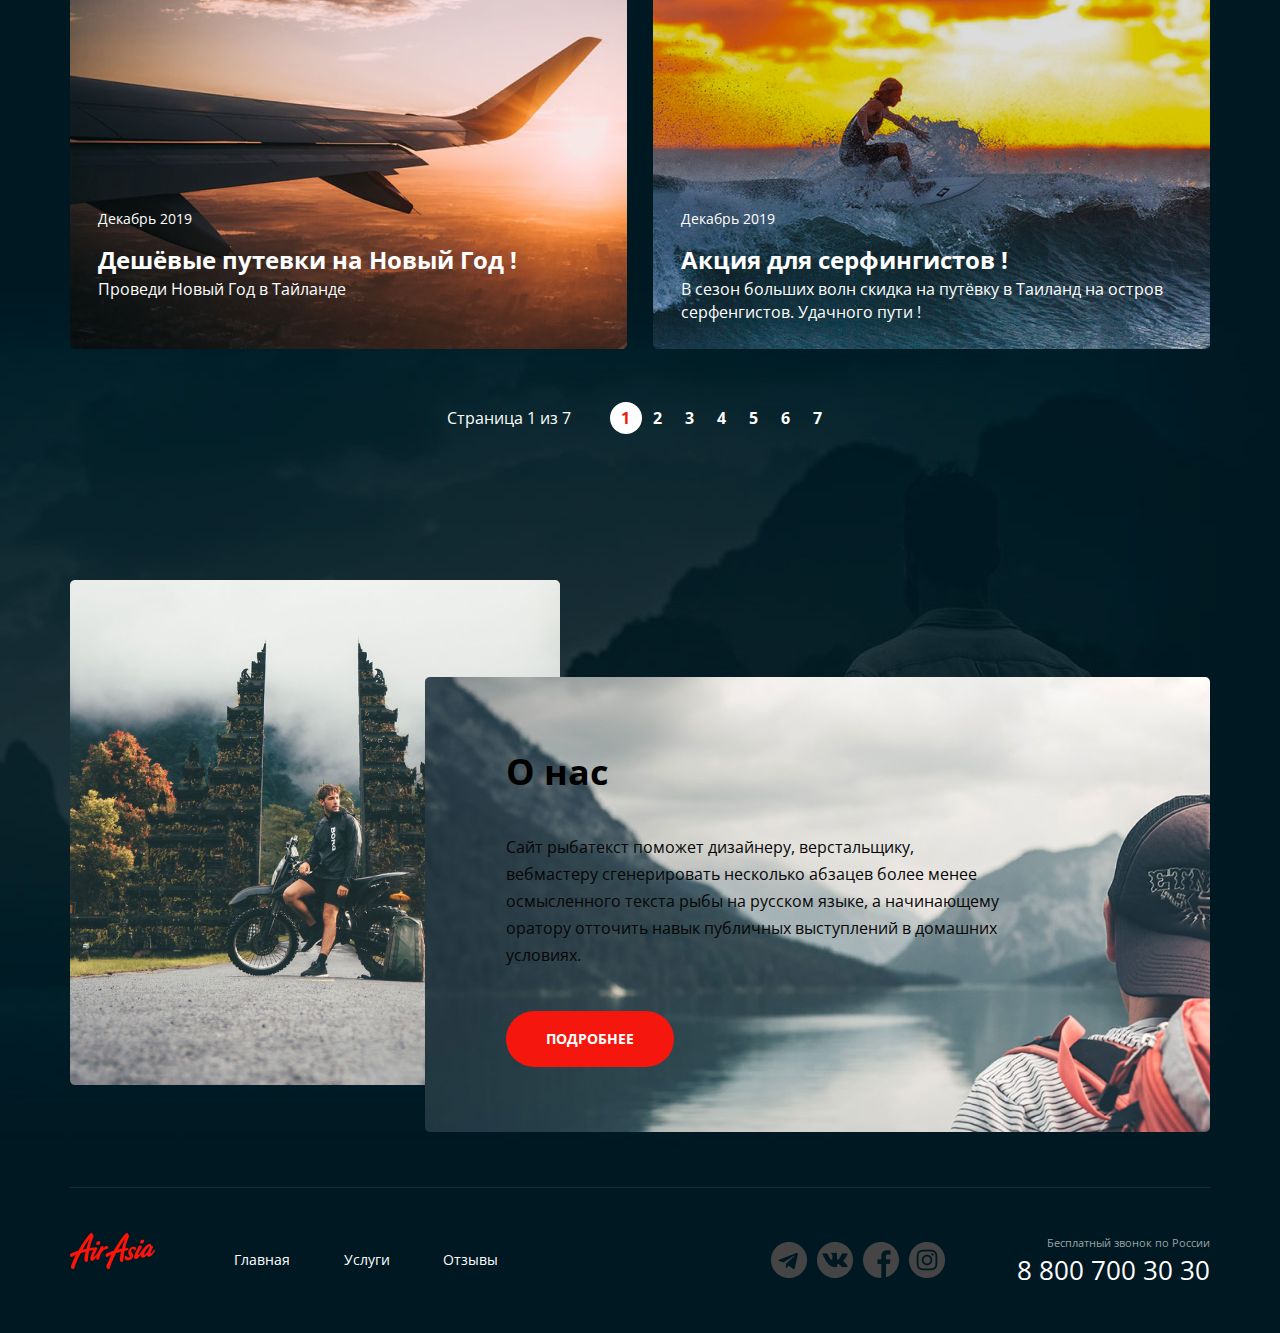
==== commit 49bd0121: "Add files via upload" ====
--- a/index.html
+++ b/index.html
@@ -6,7 +6,7 @@
   <meta name="viewport" content="width=device-width, initial-scale=1.0">
   <link rel="preconnect" href="https://fonts.gstatic.com">
   <link href="https://fonts.googleapis.com/css2?family=Open+Sans:wght@400;600;700&display=swap" rel="stylesheet">
-  <link rel="stylesheet" href="css/main.css">
+  <link rel="stylesheet" href="./css/main.css">
   <title>AirAsia</title>
 </head>
 
@@ -16,7 +16,7 @@
       <div class="container">
         <div class="header__wrapper">
           <a href="#" class="header__icon">
-            <img src="../img/logo.png" alt="logo icon AirAsia" class="header__logo"></a>
+            <img src="./img/logo.png" alt="logo icon AirAsia" class="header__logo"></a>
           <nav class="menu">
             <ul class="menu__list">
               <li class="menu__item"><a href="./index.html" class="menu__link">Главная</a></li>
@@ -53,7 +53,7 @@
         </div>
         <ul class="last-tours">
           <li class="last__tours-item">
-            <img src="../img/river.png" class="last__tours-logo" alt="Tour river">
+            <img src="./img/river.png" class="last__tours-logo" alt="Tour river">
             <div class="last__tours-content">
               <h2 class="last__tours-item_title">Таиланд</h2>
               <div class="last__tours-info_about">
@@ -65,7 +65,7 @@
             </div>
           </li>
           <li class="last__tours-item">
-            <img src="../img/pool.png" class="last__tours-logo" alt="Tour pool">
+            <img src="./img/pool.png" class="last__tours-logo" alt="Tour pool">
             <div class="last__tours-content">
               <h2 class="last__tours-item_title">Бали</h2>
               <div class="last__tours-info_about">
@@ -77,7 +77,7 @@
             </div>
           </li>
           <li class="last__tours-item">
-            <img src="../img/ocean.png" class="last__tours-logo" alt="Tour ocean">
+            <img src="./img/ocean.png" class="last__tours-logo" alt="Tour ocean">
             <div class="last__tours-content">
               <h2 class="last__tours-item_title">Индонезия</h2>
               <div class="last__tours-info_about">
@@ -95,7 +95,7 @@
       <div class="container">
         <h2 class="news__title">Новости и акции</h2>
         <ul class="news__offer">
-          <li class="news__offer-child"><a href="#" class="news__logo"><img src="../img/plain.png" alt="Plain"
+          <li class="news__offer-child"><a href="#" class="news__logo"><img src="./img/plain.png" alt="Plain"
                 class="news__logo">
               <div class="news__offer-text">
                 <div class="news__date">Декабрь 2019</div>
@@ -103,7 +103,7 @@
                 <div class="news__text">Проведи Новый Год в Тайланде</div>
               </div class="news__offer-text">
             </a></li>
-          <li class="news__offer-child"><a href="#" class="news__logo"><img src="../img/Surfer.png" alt="Surfer"
+          <li class="news__offer-child"><a href="#" class="news__logo"><img src="./img/Surfer.png" alt="Surfer"
                 class="news__logo">
               <div class="news__offer-text">
                 <div class="news__date">Декабрь 2019</div>
@@ -131,10 +131,10 @@
     <section class="about-us">
       <div class="container">
         <div class="about__content">
-          <div class="about__gates"><img src="../img/gates.png" alt="Gates" class="about__gates-img"></div
+          <div class="about__gates"><img src="./img/gates.png" alt="Gates" class="about__gates-img"></div
             class="about__gates">
           <div class="about__info">
-            <div class="about__info-content"><img src="../img/mountains.png" alt="Mountains"
+            <div class="about__info-content"><img src="./img/mountains.png" alt="Mountains"
                 class="about__info-mountains">
               <div class="about__mountains-content">
                 <div class="about__content-title">О нас</div>
@@ -153,8 +153,7 @@
       <footer class="footer-block">
         <div class="container">
           <div class="footer__wrapper">
-            <a href="#" class="footer__icon"><img src="../img/logo.png" alt="logo icon AirAsia"
-                class="footer__logo"></a>
+            <a href="#" class="footer__icon"><img src="./img/logo.png" alt="logo icon AirAsia" class="footer__logo"></a>
             <nav class="footer__menu">
               <ul class="footer__menu-list">
                 <li class="footer__menu-item"><a href="#" class="footer__menu-link">Главная</a></li>
--- a/css/main.css
+++ b/css/main.css
@@ -0,0 +1,17 @@
+@import url('./layout/fonts.css');
+@import url('./layout/normalize.css');
+@import url('./layout/base.css');
+
+@import url('./blocks/header.css');
+@import url('./blocks/logo.css');
+@import url('./blocks/menu.css');
+@import url('./blocks/contacts.css');
+@import url('./blocks/hero.css');
+@import url('./blocks/page-content.css');
+@import url('./blocks/last-tours.css');
+@import url('./blocks/news.css');
+@import url('./blocks/news__offer.css');
+@import url('./blocks/news__list.css');
+@import url('./blocks/abous-us.css');
+@import url('./blocks/about__content.css');
+@import url('./blocks/footer-content.css');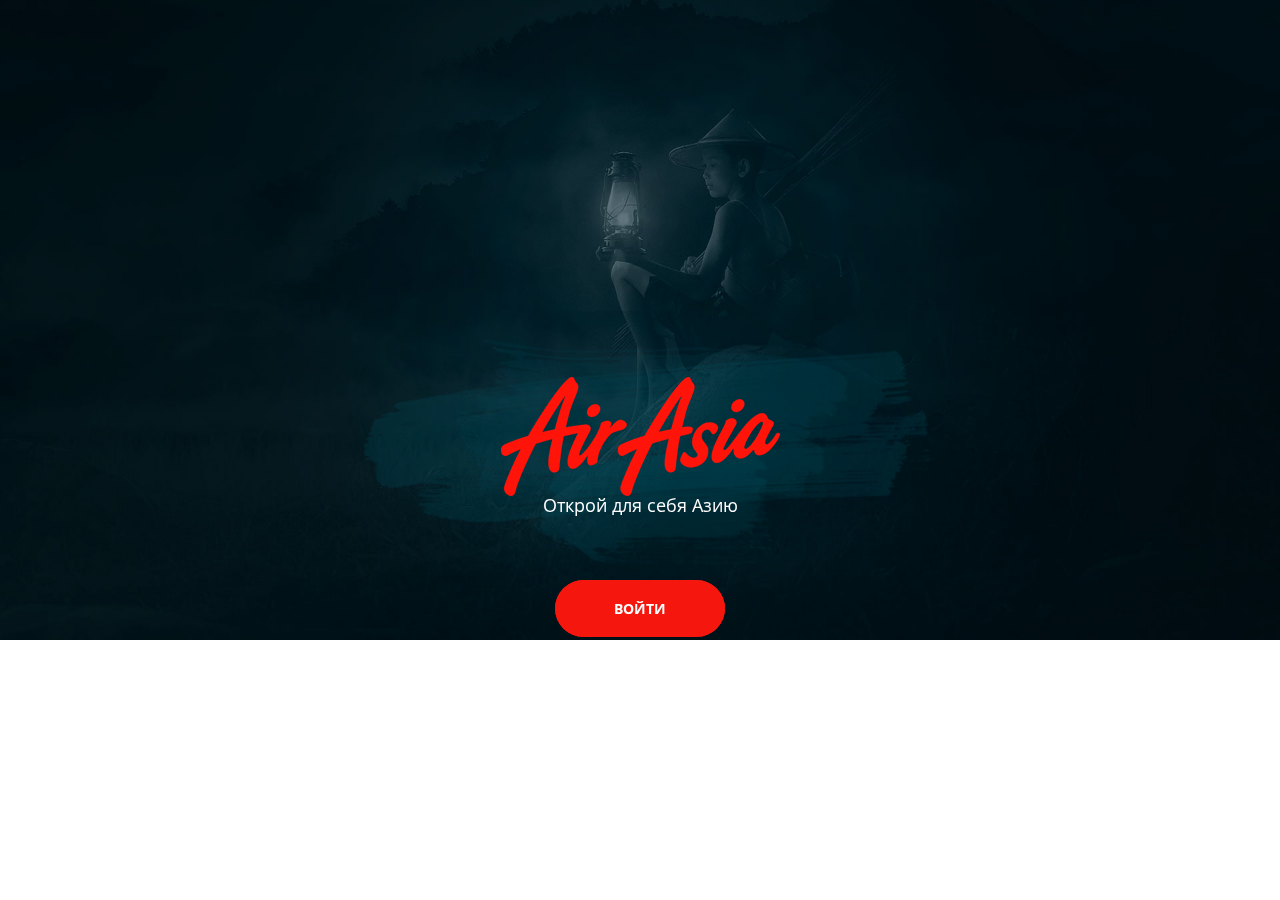
==== commit d53797b0: "Add files via upload" ====
--- a/index.html
+++ b/index.html
@@ -1,182 +1,29 @@
 <!DOCTYPE html>
-<html lang="ru">
+<html lang="en">
 
 <head>
   <meta charset="UTF-8">
   <meta name="viewport" content="width=device-width, initial-scale=1.0">
   <link rel="preconnect" href="https://fonts.gstatic.com">
-  <link href="https://fonts.googleapis.com/css2?family=Open+Sans:wght@400;600;700&display=swap" rel="stylesheet">
-  <link rel="stylesheet" href="./css/main.css">
-  <title>AirAsia</title>
+  <link href="https://fonts.googleapis.com/css2?family=Roboto&display=swap" rel="stylesheet">
+  <link href="https://fonts.googleapis.com/css2?family=Open+Sans:wght@400;700&display=swap" rel="stylesheet">
+  <link rel="stylesheet" href="./welcome__page-css/main.css">
+  <title>Welcome</title>
 </head>
 
 <body>
-  <div class="wrapper main-page-wrapper">
-    <header class="header">
-      <div class="container">
-        <div class="header__wrapper">
-          <a href="#" class="header__icon">
-            <img src="./img/logo.png" alt="logo icon AirAsia" class="header__logo"></a>
-          <nav class="menu">
-            <ul class="menu__list">
-              <li class="menu__item"><a href="./index.html" class="menu__link">Главная</a></li>
-              <li class="menu__item"><a href="./services.html" class="menu__link">Услуги</a></li>
-              <li class="menu__item"><a href="./reviews.html" class="menu__link">Отзывы</a></li>
-            </ul>
-          </nav>
+  <div class="wrapper">
+    <div class="head__login">
+      <div class="head__login-content">
+        <div class="head__login-content_logo">
+          <img src="./img/login-logo.png" alt="AirAsia" class="head__login-content_logo-img">
         </div>
-        <address class="contacts">
-          <a href="tel:+78000039210" class="contacts__phone">8 800 700 30 30</a>
-          <div class="contacts__dropdown-title">График работы</div>
-          <div class="header__drop-down">
-            <div class="header__drop-down_text">
-              <div class="header__drop-down_text-work">пн-вс: 09:00 - 20:00</div>
-              <div class="header__drop-down_text-lunch">Обед: 14:00-14:30</div>
-            </div>
-          </div>
-        </address>
-      </div class="container">
-    </header>
-    <section class="hero">
-      <div class="container">
-        <div class="hero__content">
-          <div class="hero__text-section">
-            <h1 class="hero__title">Авторские туры по Азии </h1>
-            <h4 class="hero__subtitle">Открой для себя Азию </h4><a href="#" class="btn">Подробнее</a>
-          </div>
-        </div>
-    </section>
-    <section class="page-content">
-      <div class="container">
-        <div class="page__content-title">
-          <h2 class="page__content-title__name">Горящие туры</h2><img src="" alt="">
-        </div>
-        <ul class="last-tours">
-          <li class="last__tours-item">
-            <img src="./img/river.png" class="last__tours-logo" alt="Tour river">
-            <div class="last__tours-content">
-              <h2 class="last__tours-item_title">Таиланд</h2>
-              <div class="last__tours-info_about">
-                <div class="last__tours-date">7-12 ночей</div>
-                <div class="last__tours-food">Завтраки</div>
-              </div>
-              <p class="last__tours-about">Равным образом постоянное обеспечение нашей деятельности позволяет оценить
-                значение систем массового участия. </p><a href="#" class="btn__view btn__view--active">Смотреть</a>
-            </div>
-          </li>
-          <li class="last__tours-item">
-            <img src="./img/pool.png" class="last__tours-logo" alt="Tour pool">
-            <div class="last__tours-content">
-              <h2 class="last__tours-item_title">Бали</h2>
-              <div class="last__tours-info_about">
-                <div class="last__tours-date">7-12 ночей</div>
-                <div class="last__tours-food">Завтраки</div>
-              </div>
-              <p class="last__tours-about">Равным образом постоянное обеспечение нашей деятельности позволяет оценить
-                значение систем массового участия.</p><a href="#" class="btn__view">Смотреть</a>
-            </div>
-          </li>
-          <li class="last__tours-item">
-            <img src="./img/ocean.png" class="last__tours-logo" alt="Tour ocean">
-            <div class="last__tours-content">
-              <h2 class="last__tours-item_title">Индонезия</h2>
-              <div class="last__tours-info_about">
-                <div class="last__tours-date">7-12 ночей</div>
-                <div class="last__tours-food">Завтраки</div>
-              </div>
-              <p class="last__tours-about">Равным образом постоянное обеспечение нашей деятельности позволяет оценить
-                значение систем массового участия.</p><a href="#" class="btn__view btn__view--active">Смотреть</a>
-            </div class="last__tours-content">
-          </li>
-        </ul>
+        <div class="head__login-content_title">Открой для себя Азию</div>
       </div>
-    </section>
-    <section class="news">
-      <div class="container">
-        <h2 class="news__title">Новости и акции</h2>
-        <ul class="news__offer">
-          <li class="news__offer-child"><a href="#" class="news__logo"><img src="./img/plain.png" alt="Plain"
-                class="news__logo">
-              <div class="news__offer-text">
-                <div class="news__date">Декабрь 2019</div>
-                <h3 class="news__slogan">Дешёвые путевки на Новый Год !</h3>
-                <div class="news__text">Проведи Новый Год в Тайланде</div>
-              </div class="news__offer-text">
-            </a></li>
-          <li class="news__offer-child"><a href="#" class="news__logo"><img src="./img/Surfer.png" alt="Surfer"
-                class="news__logo">
-              <div class="news__offer-text">
-                <div class="news__date">Декабрь 2019</div>
-                <h3 class="news__slogan">Акция для серфингистов !</h3>
-                <div class="news__text">В сезон больших волн скидка на путёвку в Таиланд на остров серфенгистов.
-                  Удачного пути ! </div>
-              </div class="news__offer-text">
-            </a></li>
-        </ul>
-        <div class="news__list">
-          <div class="news__list-wrapper">
-            <div class="page-number">Страница 1 из 7</div>
-            <ul class="news__list-number">
-              <li class="news__list-items"><a href="#" class="news__list-items__link active">1</a></li>
-              <li class="news__list-items"><a href="#" class="news__list-items__link">2</a></li>
-              <li class="news__list-items"><a href="#" class="news__list-items__link">3</a></li>
-              <li class="news__list-items"><a href="#" class="news__list-items__link">4</a></li>
-              <li class="news__list-items"><a href="#" class="news__list-items__link">5</a></li>
-              <li class="news__list-items"><a href="#" class="news__list-items__link">6</a></li>
-              <li class="news__list-items"><a href="#" class="news__list-items__link">7</a></li>
-            </ul>
-          </div>
-        </div>
-    </section>
-    <section class="about-us">
-      <div class="container">
-        <div class="about__content">
-          <div class="about__gates"><img src="./img/gates.png" alt="Gates" class="about__gates-img"></div
-            class="about__gates">
-          <div class="about__info">
-            <div class="about__info-content"><img src="./img/mountains.png" alt="Mountains"
-                class="about__info-mountains">
-              <div class="about__mountains-content">
-                <div class="about__content-title">О нас</div>
-                <p class="about__content-text">Сайт рыбатекст поможет дизайнеру,
-                  верстальщику,
-                  вебмастеру сгенерировать несколько абзацев более менее осмысленного текста рыбы на русском языке,
-                  а начинающему оратору отточить навык публичных выступлений в домашних условиях. </p><a href="#"
-                  class="btn">Подробнее</a>
-              </div class="about__mountains-content">
-            </div class="about__info">
-          </div class="about__info">
-        </div class="about__content">
-      </div class="container">
-    </section>
-    <section class="footer-content">
-      <footer class="footer-block">
-        <div class="container">
-          <div class="footer__wrapper">
-            <a href="#" class="footer__icon"><img src="./img/logo.png" alt="logo icon AirAsia" class="footer__logo"></a>
-            <nav class="footer__menu">
-              <ul class="footer__menu-list">
-                <li class="footer__menu-item"><a href="#" class="footer__menu-link">Главная</a></li>
-                <li class="footer__menu-item"><a href="#" class="footer__menu-link">Услуги</a></li>
-                <li class="footer__menu-item"><a href="#" class="footer__menu-link">Отзывы</a></li>
-              </ul>
-            </nav>
-          </div>
-          <div class="footer__contacts">
-            <nav class="footer__socials">
-              <li class="footer__socials-list"><a href="#" class="footer__socials-list__t"></a></li>
-              <li class="footer__socials-list"><a href="#" class="footer__socials-list__vk"></a></li>
-              <li class="footer__socials-list"><a href="#" class="footer__socials-list__f"></a></li>
-              <li class="footer__socials-list"><a href="#" class="footer__socials-list__in"></a></li>
-            </nav>
-            <address class="footer__contacts-address">
-              <div class="footer__contacts-dropdown__title">Бесплатный звонок по России</div><a href="tel:+78000039210"
-                class="footer__contacts-phone">8 800 700 30 30</a>
-            </address>
-          </div>
-        </div>
-      </footer>
-    </section>
+      <div class="login">
+        <a href="./main.html" class="login__btn">Войти</a>
+      </div>
+    </div>
   </div>
 </body>
 
--- a/welcome__page-css/main.css
+++ b/welcome__page-css/main.css
@@ -0,0 +1,113 @@
+* {
+  margin: 0;
+}
+
+a {
+  color: inherit;
+}
+
+body {
+  background: url(../img/background/bg.png) no-repeat;
+  background-size: 100%;
+}
+
+.wrapper {
+  position: fixed;
+  top: 0;
+  left: 0;
+  width: 100%;
+  height: 100%;
+  display: flex;
+  justify-content: center;
+  align-items: center;
+  flex-direction: column;
+  background: url(../img/shades.png) center center no-repeat;
+}
+
+.head__login {
+  margin: auto;
+  width: 591px;
+  height: 248px;
+  display: flex;
+  justify-content: center;
+  align-items: center;
+  flex-direction: column;
+  position: relative;
+  transition: 1.2s ease-in(0.42, 0, 1, 1);
+  animation: myLogs 1.2s;
+}
+
+@keyframes myLogs {
+  0% {
+    transform: scale(0.95, 0.95);
+    opacity: 0;
+  }
+
+  10% {
+    opacity: 1;
+  }
+
+  25% {
+    transform: scale(1.1, 1.1);
+  }
+
+  50% {
+    transform: scale(0.9, 0.9);
+  }
+
+  75% {
+    transform: scale(1.15, 1.15);
+  }
+
+  100% {
+    transform: scale(1, 1);
+  }
+}
+
+.head__login-content {
+  min-width: 591px;
+  min-height: 248px;
+  display: flex;
+  justify-content: center;
+  align-items: center;
+  flex-direction: column;
+  margin-bottom: 68px;
+}
+
+.head__login-content_logo {
+  padding-top: 75px;
+}
+
+.head__login-content_title {
+  font-size: 18px;
+  font-family: "Open Sans", Helvetica, sans-serif;
+  line-height: 11px;
+  color: #fff;
+  transition: 1.1s cubic-bezier(1, -1, 0, 1.81);
+  animation: myAnimation 1.1s;
+}
+
+.login {
+  box-sizing: border-box;
+}
+
+.login__btn {
+  box-sizing: border-box;
+  text-decoration: none;
+  padding: 18px 58px;
+  border-radius: 35px;
+  background: #f5170e;
+  text-transform: uppercase;
+  color: #fff;
+  font-family: "Open Sans", Helvetica, sans-serif;
+  font-size: 14px;
+  line-height: 19px;
+  font-weight: 700;
+  border: 1px solid #f5170e;
+}
+
+.login__btn:hover {
+  transition: 0.3s;
+  background: #fff;
+  color: #f5170e;
+}
